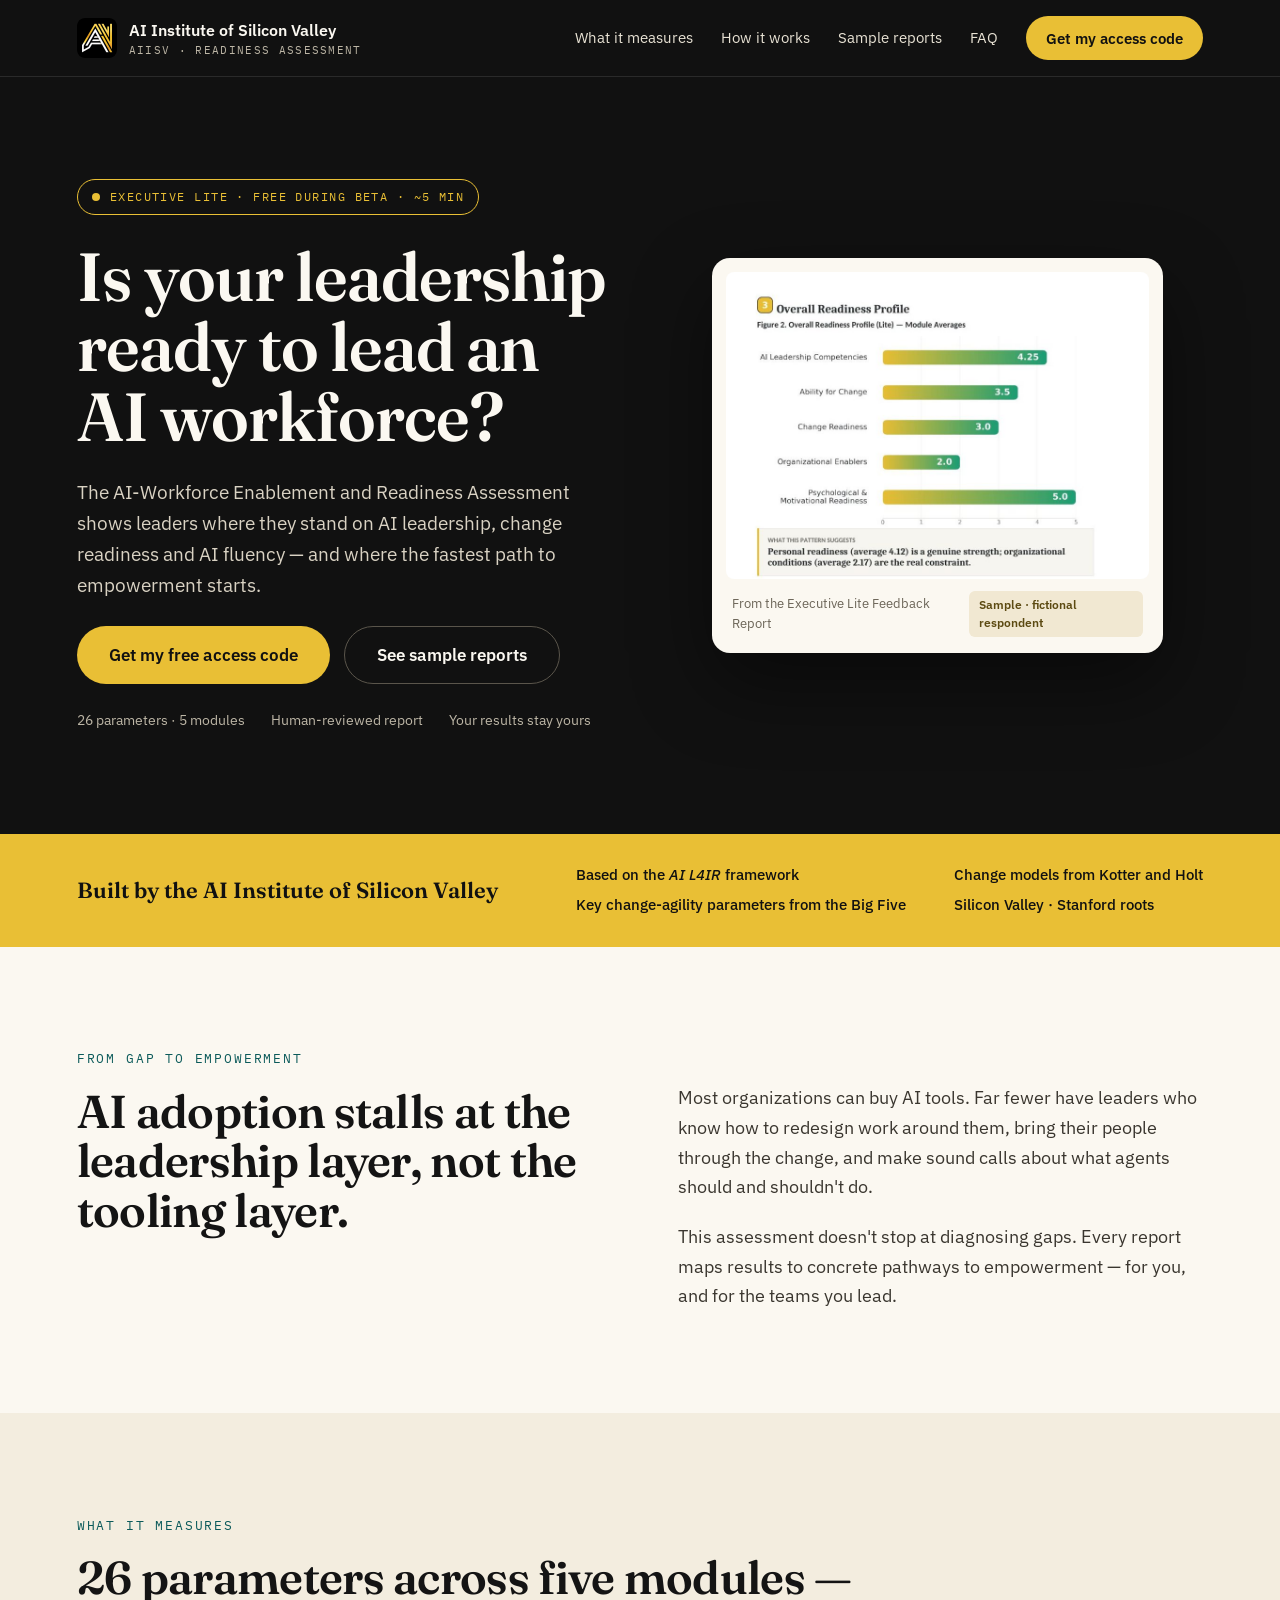
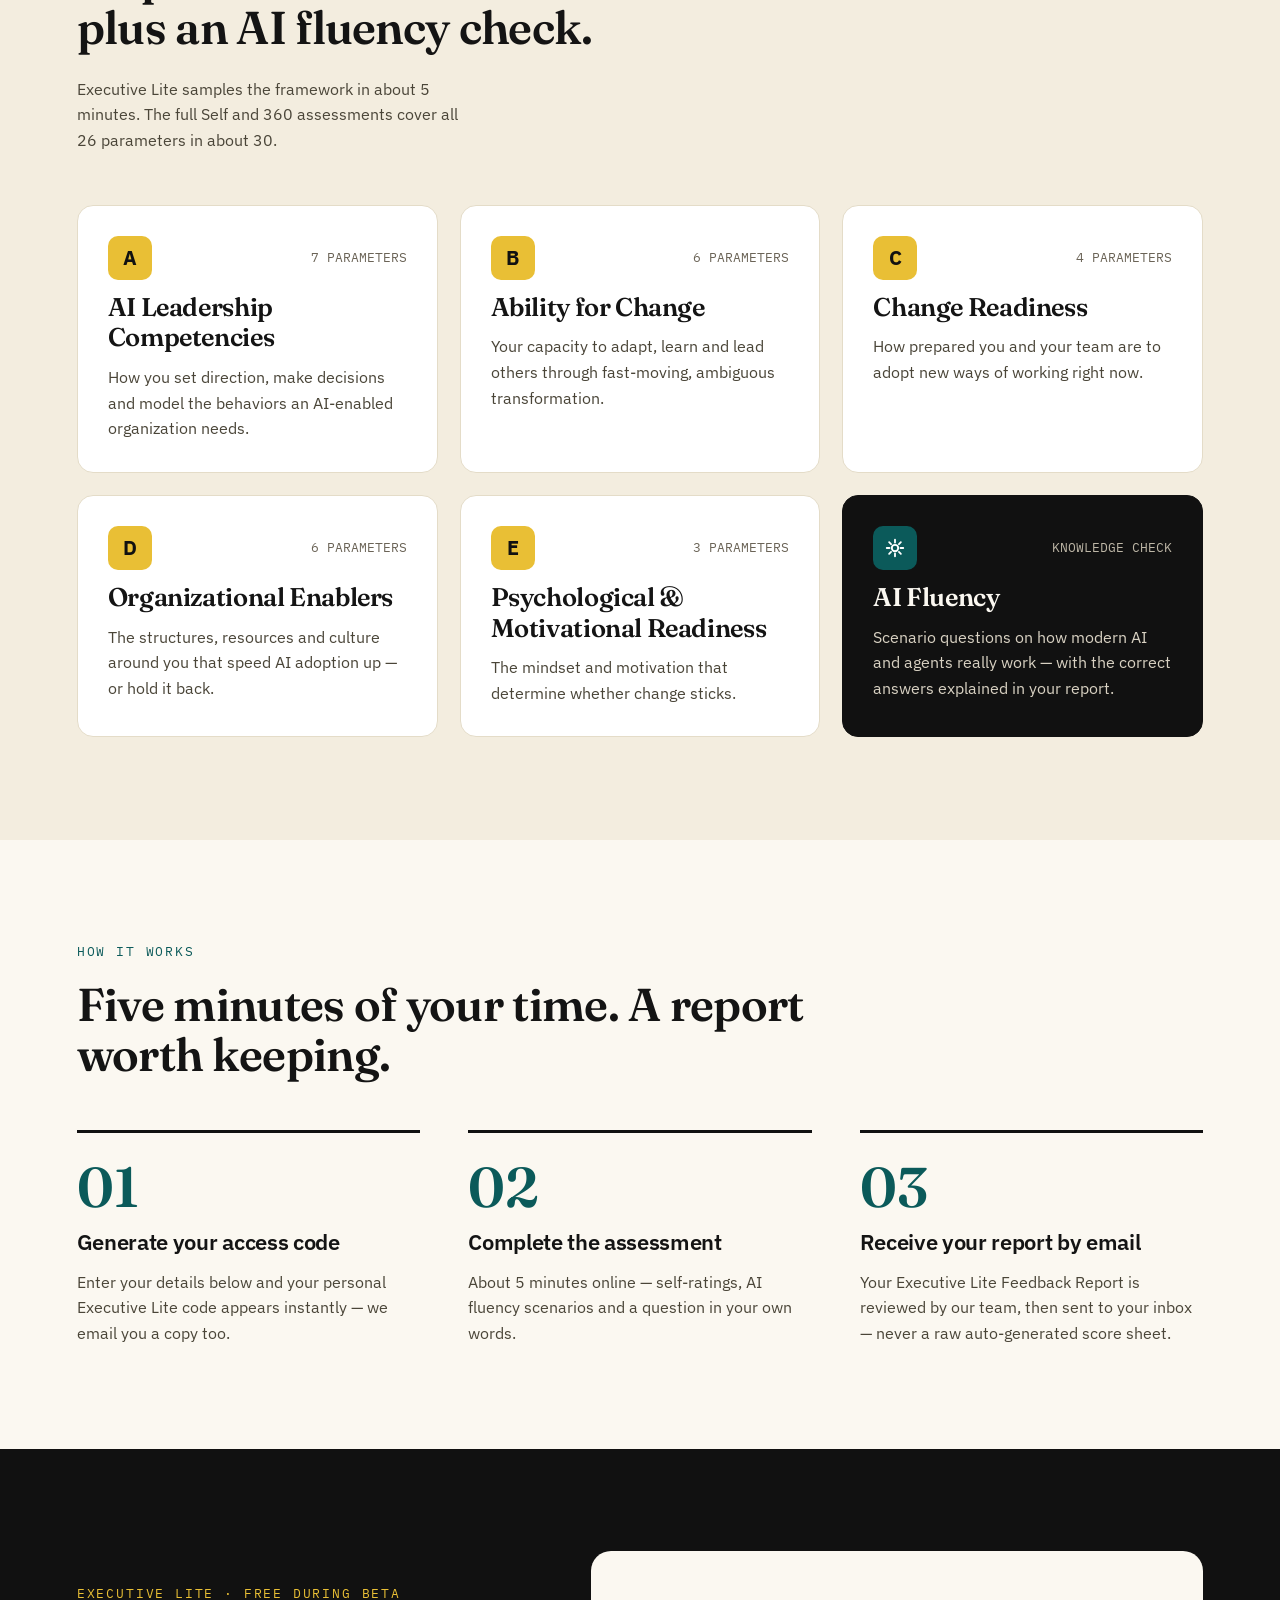
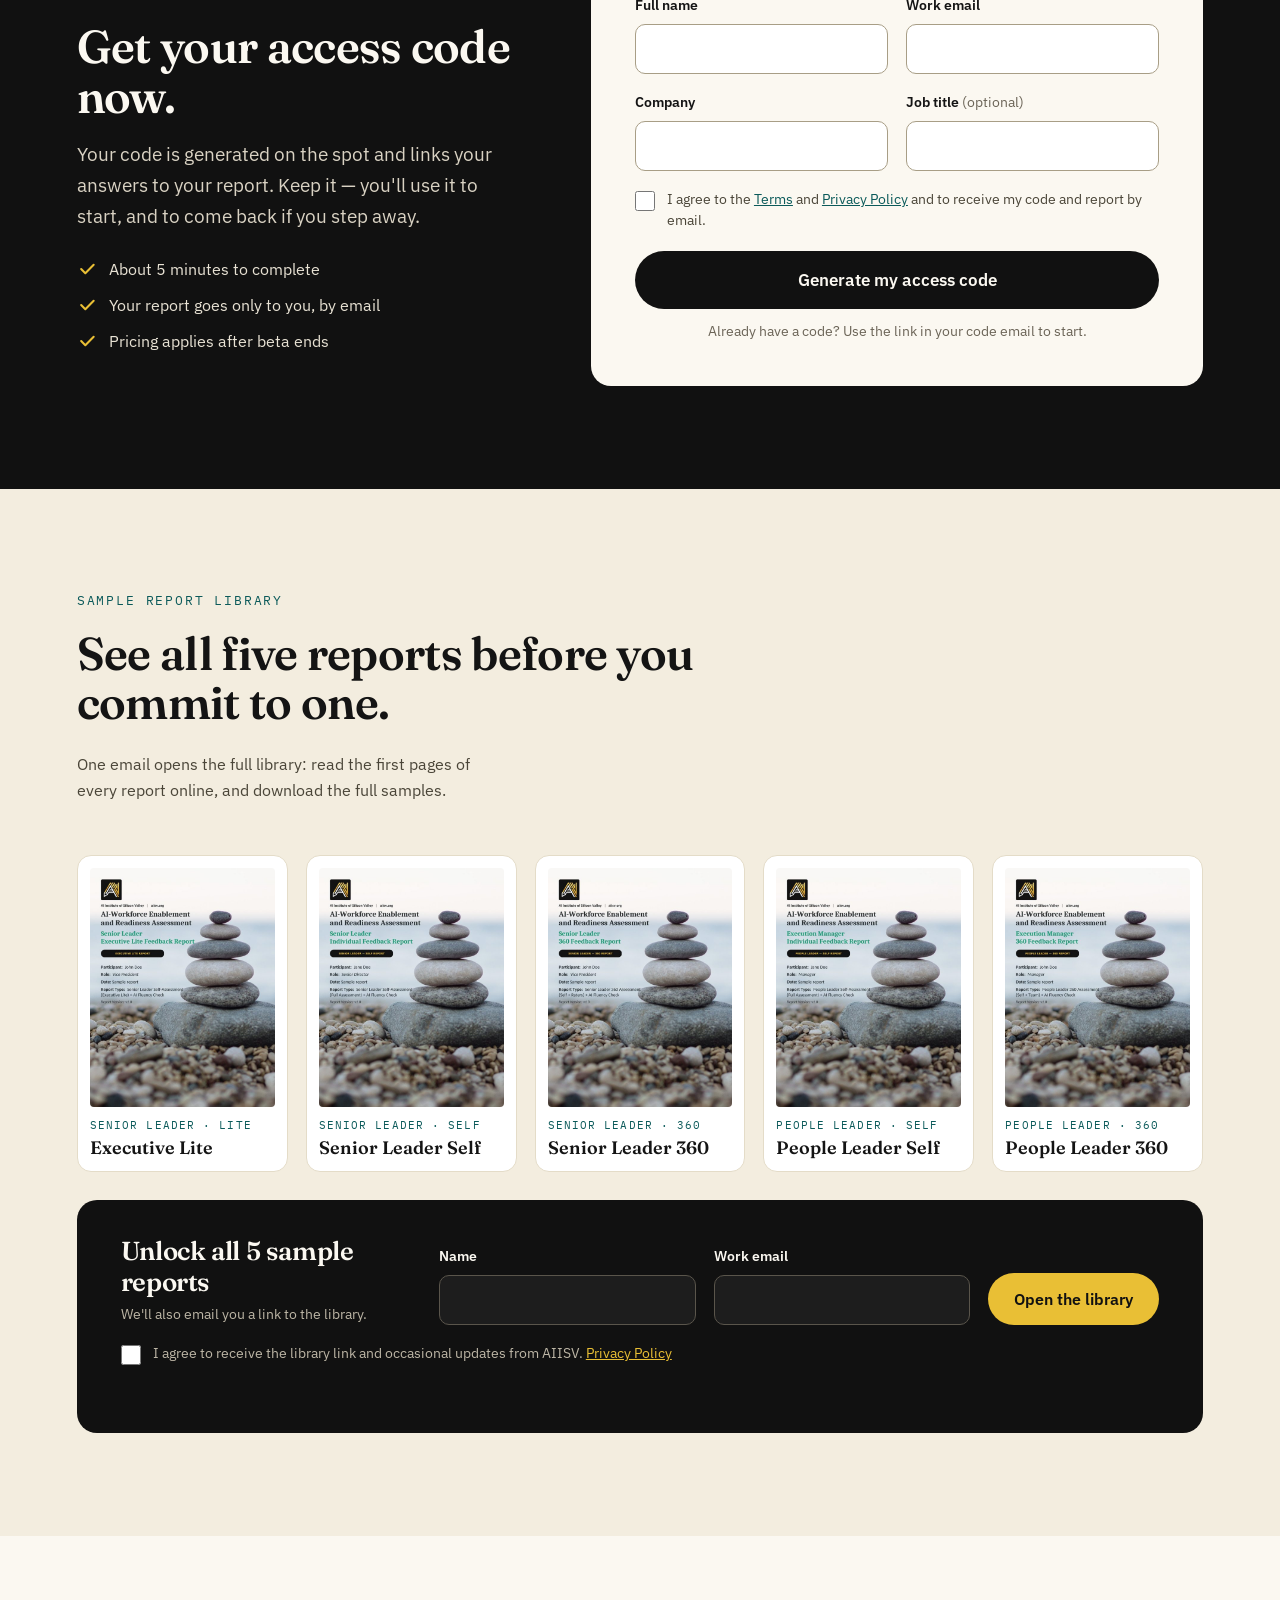
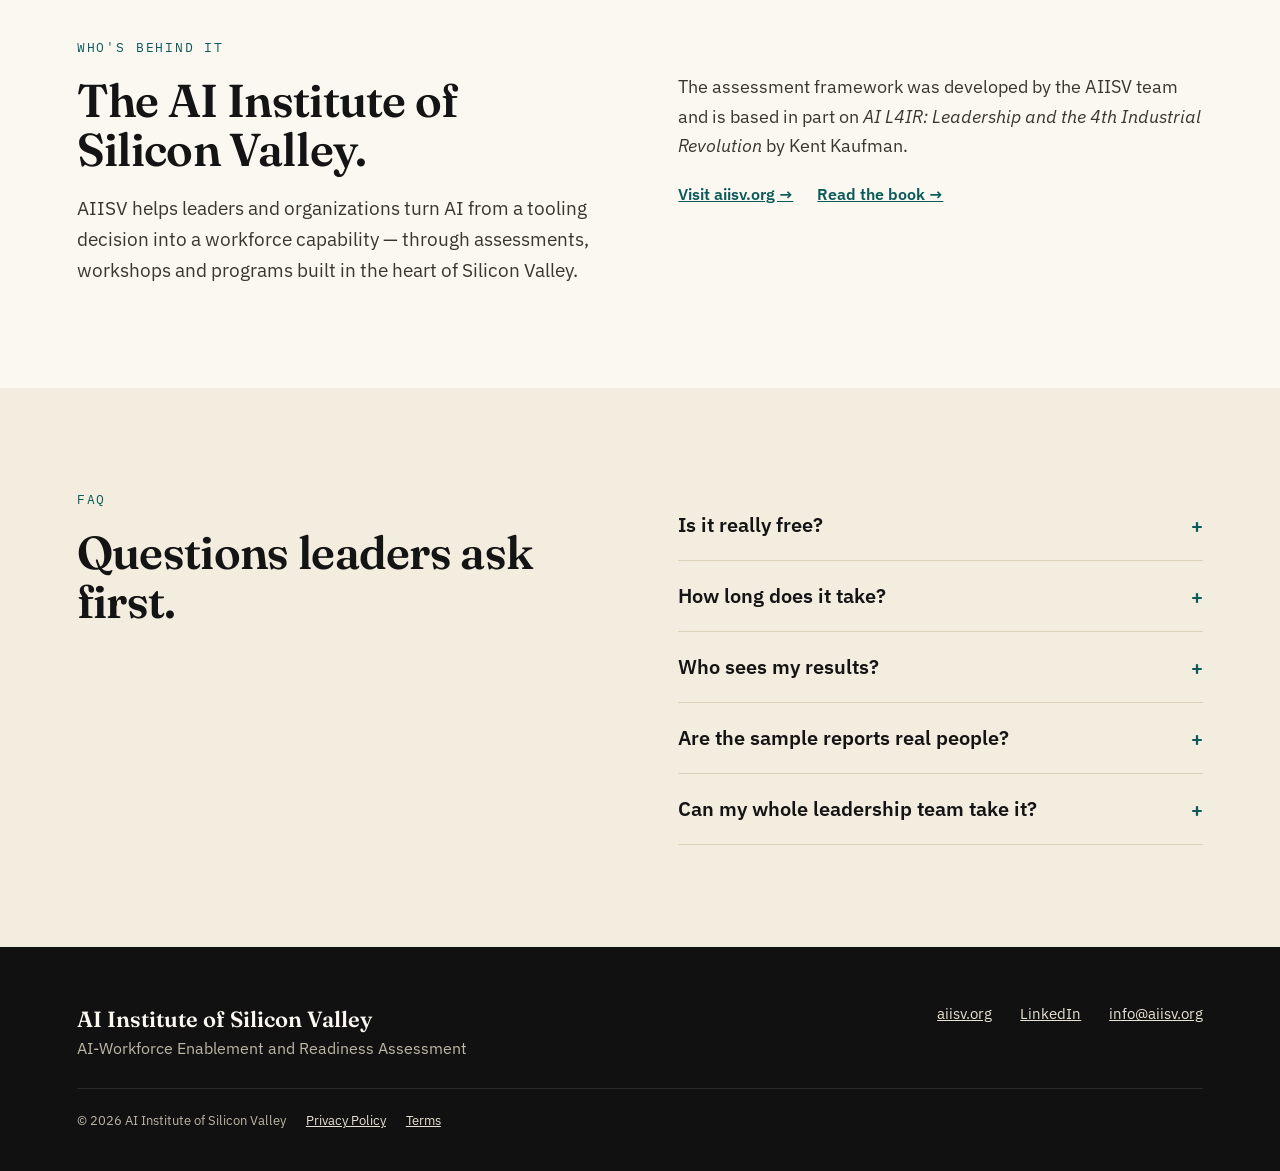
==== index.html @ a1be10a9 "Launch assessment.aiisv.org landing page v1.0 Landing page, Executive Lite code generator, sample re" ====
<!doctype html>
<html lang="en">
<head>
<meta charset="utf-8">
<meta name="viewport" content="width=device-width, initial-scale=1">
<title>AI-Workforce Readiness Assessment | AIISV</title>
<meta name="description" content="A free, 5-minute Executive Lite assessment of how ready you are to lead an AI-enabled workforce — with a human-reviewed feedback report from the AI Institute of Silicon Valley.">
<link rel="canonical" href="https://assessment.aiisv.org/">
<meta property="og:type" content="website">
<meta property="og:url" content="https://assessment.aiisv.org/">
<meta property="og:title" content="Is your leadership ready to lead an AI workforce?">
<meta property="og:description" content="Free 5-minute Executive Lite assessment from the AI Institute of Silicon Valley. Human-reviewed report, delivered by email.">
<meta property="og:image" content="https://assessment.aiisv.org/assets/img/og-image.jpg">
<meta name="twitter:card" content="summary_large_image">
<link rel="icon" href="/favicon.png" type="image/png">
<link rel="apple-touch-icon" href="/apple-touch-icon.png">
<meta name="theme-color" content="#111111">
<link rel="preconnect" href="https://fonts.googleapis.com">
<link rel="preconnect" href="https://fonts.gstatic.com" crossorigin>
<link href="https://fonts.googleapis.com/css2?family=Fraunces:opsz,wght@9..144,600;9..144,700&family=IBM+Plex+Sans:wght@400;500;600&family=IBM+Plex+Mono:wght@500;600&display=swap" rel="stylesheet">
<link rel="stylesheet" href="/assets/styles.css">
</head>
<body>

<header class="site-header">
  <div class="wrap">
    <a class="brand" href="/"><img src="/assets/img/aiisv-logo.png" alt="" width="40" height="40"><span><b>AI Institute of Silicon Valley</b><small>AIISV · READINESS ASSESSMENT</small></span></a>
    <nav class="nav" aria-label="Main">
      <a href="#measures">What it measures</a>
      <a href="#how">How it works</a>
      <a href="#samples">Sample reports</a>
      <a href="#faq">FAQ</a>
      <a class="btn btn-gold" href="#code">Get my access code</a>
    </nav>
  </div>
</header>

<main>
<!-- 1 · Value proposition -->
<section class="hero dark">
  <div class="wrap">
    <div class="hero-copy">
      <span class="pill">EXECUTIVE LITE · FREE DURING BETA · ~5 MIN</span>
      <h1>Is your leadership ready to lead an AI workforce?</h1>
      <p class="lead">The AI-Workforce Enablement and Readiness Assessment shows leaders where they stand on AI leadership, change readiness and AI fluency — and where the fastest path to empowerment starts.</p>
      <div class="cta-row">
        <a class="btn btn-gold btn-lg" href="#code">Get my free access code</a>
        <a class="btn btn-ghost btn-lg" href="#samples">See sample reports</a>
      </div>
      <div class="facts"><span>26 parameters · 5 modules</span><span>Human-reviewed report</span><span>Your results stay yours</span></div>
    </div>
    <figure class="hero-figure">
      <img src="/assets/img/executive-lite-profile.jpg" alt="Overall Readiness Profile page from a sample Executive Lite report, showing module scores as gold-to-teal bars" width="900" height="648">
      <figcaption><span>From the Executive Lite Feedback Report</span><span class="tag">Sample · fictional respondent</span></figcaption>
    </figure>
  </div>
</section>

<section class="strip" aria-label="About the framework">
  <div class="wrap">
    <strong>Built by the AI Institute of Silicon Valley</strong>
    <ul>
      <li>Based on the <em>AI L4IR</em> framework</li>
      <li>Change models from Kotter and Holt</li>
      <li>Key change-agility parameters from the Big Five</li>
      <li>Silicon Valley · Stanford roots</li>
    </ul>
  </div>
</section>

<section class="split">
  <div class="wrap">
    <div class="stack">
      <p class="eyebrow">From gap to empowerment</p>
      <h2>AI adoption stalls at the leadership layer, not the tooling layer.</h2>
    </div>
    <div class="body">
      <p>Most organizations can buy AI tools. Far fewer have leaders who know how to redesign work around them, bring their people through the change, and make sound calls about what agents should and shouldn't do.</p>
      <p>This assessment doesn't stop at diagnosing gaps. Every report maps results to concrete pathways to empowerment — for you, and for the teams you lead.</p>
    </div>
  </div>
</section>

<section id="measures" class="sand">
  <div class="wrap">
    <div class="head">
      <div class="stack"><p class="eyebrow">What it measures</p><h2>26 parameters across five modules — plus an AI fluency check.</h2></div>
      <p>Executive Lite samples the framework in about 5 minutes. The full Self and 360 assessments cover all 26 parameters in about 30.</p>
    </div>
    <div class="grid-3">
      <article class="card"><div class="card-top"><span class="badge">A</span><span class="count">7 PARAMETERS</span></div><h3>AI Leadership Competencies</h3><p>How you set direction, make decisions and model the behaviors an AI-enabled organization needs.</p></article>
      <article class="card"><div class="card-top"><span class="badge">B</span><span class="count">6 PARAMETERS</span></div><h3>Ability for Change</h3><p>Your capacity to adapt, learn and lead others through fast-moving, ambiguous transformation.</p></article>
      <article class="card"><div class="card-top"><span class="badge">C</span><span class="count">4 PARAMETERS</span></div><h3>Change Readiness</h3><p>How prepared you and your team are to adopt new ways of working right now.</p></article>
      <article class="card"><div class="card-top"><span class="badge">D</span><span class="count">6 PARAMETERS</span></div><h3>Organizational Enablers</h3><p>The structures, resources and culture around you that speed AI adoption up — or hold it back.</p></article>
      <article class="card"><div class="card-top"><span class="badge">E</span><span class="count">3 PARAMETERS</span></div><h3>Psychological &amp; Motivational Readiness</h3><p>The mindset and motivation that determine whether change sticks.</p></article>
      <article class="card inverse"><div class="card-top"><span class="badge"><svg width="22" height="22" viewBox="0 0 24 24" fill="none" stroke="currentColor" stroke-width="2" stroke-linecap="round" stroke-linejoin="round" aria-hidden="true"><path d="M12 3v3M12 18v3M3 12h3M18 12h3M5.6 5.6l2.1 2.1M16.3 16.3l2.1 2.1M5.6 18.4l2.1-2.1M16.3 7.7l2.1-2.1"/><circle cx="12" cy="12" r="3.5"/></svg></span><span class="count">KNOWLEDGE CHECK</span></div><h3>AI Fluency</h3><p>Scenario questions on how modern AI and agents really work — with the correct answers explained in your report.</p></article>
    </div>
  </div>
</section>

<section id="how">
  <div class="wrap">
    <div class="head"><div class="stack"><p class="eyebrow">How it works</p><h2>Five minutes of your time. A report worth keeping.</h2></div></div>
    <div class="steps">
      <div class="step"><span class="num">01</span><h3>Generate your access code</h3><p>Enter your details below and your personal Executive Lite code appears instantly — we email you a copy too.</p></div>
      <div class="step"><span class="num">02</span><h3>Complete the assessment</h3><p>About 5 minutes online — self-ratings, AI fluency scenarios and a question in your own words.</p></div>
      <div class="step"><span class="num">03</span><h3>Receive your report by email</h3><p>Your Executive Lite Feedback Report is reviewed by our team, then sent to your inbox — never a raw auto-generated score sheet.</p></div>
    </div>
  </div>
</section>

<!-- 2 · Self-generated Executive Lite code -->
<section id="code" class="form-section dark">
  <div class="wrap">
    <div class="stack">
      <p class="eyebrow">Executive Lite · free during beta</p>
      <h2>Get your access code now.</h2>
      <p class="lead">Your code is generated on the spot and links your answers to your report. Keep it — you'll use it to start, and to come back if you step away.</p>
      <ul class="checks">
        <li><svg width="20" height="20" viewBox="0 0 24 24" fill="none" stroke="#E9BF35" stroke-width="2.5" stroke-linecap="round" stroke-linejoin="round" aria-hidden="true"><path d="M5 12l5 5L20 7"/></svg>About 5 minutes to complete</li>
        <li><svg width="20" height="20" viewBox="0 0 24 24" fill="none" stroke="#E9BF35" stroke-width="2.5" stroke-linecap="round" stroke-linejoin="round" aria-hidden="true"><path d="M5 12l5 5L20 7"/></svg>Your report goes only to you, by email</li>
        <li><svg width="20" height="20" viewBox="0 0 24 24" fill="none" stroke="#E9BF35" stroke-width="2.5" stroke-linecap="round" stroke-linejoin="round" aria-hidden="true"><path d="M5 12l5 5L20 7"/></svg>Pricing applies after beta ends</li>
      </ul>
    </div>
    <div class="panel" aria-live="polite">
      <form id="code-form" novalidate>
        <div class="fields">
          <label class="field">Full name<input name="name" type="text" required autocomplete="name" maxlength="120"></label>
          <label class="field">Work email<input name="email" type="email" required autocomplete="email" maxlength="160"></label>
          <label class="field">Company<input name="company" type="text" required autocomplete="organization" maxlength="160"></label>
          <label class="field"><span>Job title <span class="opt">(optional)</span></span><input name="title" type="text" autocomplete="organization-title" maxlength="120"></label>
        </div>
        <label class="hp" aria-hidden="true">Website<input name="website" type="text" tabindex="-1" autocomplete="off"></label>
        <label class="consent"><input type="checkbox" name="consent" required><span>I agree to the <a href="/terms/">Terms</a> and <a href="/privacy/">Privacy Policy</a> and to receive my code and report by email.</span></label>
        <div class="ts" id="ts-code"></div>
        <div class="form-actions">
          <button class="btn btn-dark btn-lg" type="submit">Generate my access code</button>
          <p class="small">Already have a code? Use the link in your code email to start.</p>
        </div>
      </form>
      <div id="code-result" class="result" hidden>
        <p class="eyebrow" tabindex="-1">Your Executive Lite access code</p>
        <div class="code-box"><code id="code-value"></code><button type="button" id="code-copy">Copy code</button></div>
        <p id="code-note" style="font-size:16px;line-height:1.6;color:#3A362F"></p>
        <a id="code-start" class="btn btn-gold btn-lg" href="#">Start my assessment now →</a>
        <button type="button" id="code-reset" class="linkbtn">Not you? Start over</button>
      </div>
    </div>
  </div>
</section>

<!-- 3 · Sample reports for one email -->
<section id="samples" class="sand">
  <div class="wrap">
    <div class="head">
      <div class="stack"><p class="eyebrow">Sample report library</p><h2>See all five reports before you commit to one.</h2></div>
      <p>One email opens the full library: read the first pages of every report online, and download the full samples.</p>
    </div>
    <div class="teaser">
      <figure><img src="/assets/img/executive-lite-cover.jpg" alt="Executive Lite sample report cover" loading="lazy" width="620" height="802"><figcaption><span class="t">SENIOR LEADER · LITE</span><span class="n">Executive Lite</span></figcaption></figure>
      <figure><img src="/assets/img/senior-leader-self-cover.jpg" alt="Senior Leader Self sample report cover" loading="lazy" width="620" height="802"><figcaption><span class="t">SENIOR LEADER · SELF</span><span class="n">Senior Leader Self</span></figcaption></figure>
      <figure><img src="/assets/img/senior-leader-360-cover.jpg" alt="Senior Leader 360 sample report cover" loading="lazy" width="620" height="802"><figcaption><span class="t">SENIOR LEADER · 360</span><span class="n">Senior Leader 360</span></figcaption></figure>
      <figure><img src="/assets/img/people-leader-self-cover.jpg" alt="People Leader Self sample report cover" loading="lazy" width="620" height="802"><figcaption><span class="t">PEOPLE LEADER · SELF</span><span class="n">People Leader Self</span></figcaption></figure>
      <figure><img src="/assets/img/people-leader-360-cover.jpg" alt="People Leader 360 sample report cover" loading="lazy" width="620" height="802"><figcaption><span class="t">PEOPLE LEADER · 360</span><span class="n">People Leader 360</span></figcaption></figure>
    </div>
    <div class="gate">
      <form class="gate-form" data-next="/samples/" novalidate>
        <div><h3>Unlock all 5 sample reports</h3><p>We'll also email you a link to the library.</p></div>
        <label class="field">Name<input name="sname" type="text" required autocomplete="name" maxlength="120"></label>
        <label class="field">Work email<input name="semail" type="email" required autocomplete="email" maxlength="160"></label>
        <button class="btn btn-gold" type="submit">Open the library</button>
        <label class="hp" aria-hidden="true">Website<input name="website" type="text" tabindex="-1" autocomplete="off"></label>
        <label class="consent"><input type="checkbox" required><span>I agree to receive the library link and occasional updates from AIISV. <a href="/privacy/">Privacy Policy</a></span></label>
        <div class="ts" id="ts-gate"></div>
      </form>
    </div>
  </div>
</section>

<section class="split">
  <div class="wrap">
    <div class="stack">
      <p class="eyebrow">Who's behind it</p>
      <h2>The AI Institute of Silicon Valley.</h2>
      <p class="lead" style="color:#3A362F">AIISV helps leaders and organizations turn AI from a tooling decision into a workforce capability — through assessments, workshops and programs built in the heart of Silicon Valley.</p>
    </div>
    <div class="body">
      <p>The assessment framework was developed by the AIISV team and is based in part on <em>AI L4IR: Leadership and the 4th Industrial Revolution</em> by Kent Kaufman.</p>
      <p style="display:flex;flex-wrap:wrap;gap:12px 24px;font-weight:600;font-size:16px"><a href="https://aiisv.org">Visit aiisv.org →</a><a href="https://www.amazon.com/AI-L4ir-Leadership-Industrial-Revolution/dp/B0FP2XVX21">Read the book →</a></p>
    </div>
  </div>
</section>

<section id="faq" class="split sand">
    <div class="wrap">
      <div class="stack"><p class="eyebrow">FAQ</p><h2>Questions leaders ask first.</h2></div>
      <div class="faq-list">
        <details><summary>Is it really free?</summary><p>Yes — Executive Lite is free during the beta. After beta ends it will carry a fee.</p></details>
        <details><summary>How long does it take?</summary><p>Executive Lite takes about 5 minutes. The full Self and 360 assessments take about 30 minutes. Your report arrives by email once our team has reviewed it.</p></details>
        <details><summary>Who sees my results?</summary><p>By default, you're the only person in your company who sees your report. Access at AIISV is limited to a small group of designated reviewers.</p></details>
        <details><summary>Are the sample reports real people?</summary><p>No. Every sample uses a fictional respondent, so you see the full structure and depth without anyone's personal data.</p></details>
        <details><summary>Can my whole leadership team take it?</summary><p>Yes. The Senior Leader and People Leader Self and 360 reports are built for cohorts — <a href="mailto:info@aiisv.org">email us</a> to set one up.</p></details>
      </div>
    </div>
</section>
</main>

<footer class="site-footer">
  <div class="wrap">
    <div class="top">
      <div><strong>AI Institute of Silicon Valley</strong><span>AI-Workforce Enablement and Readiness Assessment</span></div>
      <nav aria-label="Footer"><a href="https://aiisv.org">aiisv.org</a><a href="https://www.linkedin.com/company/aiisv/">LinkedIn</a><a href="mailto:info@aiisv.org">info@aiisv.org</a></nav>
    </div>
    <div class="bottom"><span>© 2026 AI Institute of Silicon Valley</span><a href="/privacy/">Privacy Policy</a><a href="/terms/">Terms</a></div>
  </div>
</footer>

<script src="/assets/config.js"></script>
<script src="/assets/app.js" defer></script>
</body>
</html>
---- assets/styles.css ----
/* assessment.aiisv.org — styles v1.0 */
:root{
  --ink:#141414; --black:#111111; --ivory:#FBF8F1; --sand:#F3EDDF; --cream:#F1E8D2; --line:#E4DCC8;
  --gold:#E9BF35; --teal:#0B5A5A; --teal-2:#1C8C86; --teal-dark:#063F3F;
  --muted:#4A4538; --muted-2:#6B6457; --on-dark:#D9D2C3; --on-dark-2:#BDB6A6;
  --serif:'Fraunces',Georgia,serif; --sans:'IBM Plex Sans',system-ui,-apple-system,sans-serif; --mono:'IBM Plex Mono',ui-monospace,monospace;
  --gutter:clamp(16px,6vw,96px);
}
*{box-sizing:border-box}
html{scroll-behavior:smooth}
body{margin:0;font-family:var(--sans);color:var(--ink);background:var(--ivory);line-height:1.5;-webkit-font-smoothing:antialiased}
img{max-width:100%;height:auto;display:block}
a{color:var(--teal)} a:hover{color:var(--teal-dark)}
:focus-visible{outline:3px solid var(--gold);outline-offset:2px}
.wrap{padding-inline:var(--gutter);max-width:1440px;margin-inline:auto}
.eyebrow{font-family:var(--mono);font-size:13px;letter-spacing:.14em;text-transform:uppercase;color:var(--teal);margin:0}
.dark .eyebrow{color:var(--gold)}
h1,h2,h3{font-family:var(--serif);font-weight:600;letter-spacing:-.015em;margin:0}
h1{font-size:clamp(40px,5.4vw,68px);line-height:1.03}
h2{font-size:clamp(32px,3.6vw,48px);line-height:1.08}
h3{font-size:clamp(22px,2vw,26px);line-height:1.2}
p{margin:0}
.lead{font-size:clamp(17px,1.5vw,20px);line-height:1.6}
.dark{background:var(--black);color:var(--ivory)}
.dark .lead,.dark p{color:var(--on-dark)}
.sand{background:var(--sand)}
.teal{background:var(--teal);color:var(--ivory)}
section{padding-block:clamp(64px,8vw,112px)}

/* buttons */
.btn{display:inline-flex;align-items:center;justify-content:center;gap:10px;min-height:52px;padding:0 26px;border-radius:999px;font:600 16px/1 var(--sans);text-decoration:none;border:0;cursor:pointer;transition:transform .08s ease,filter .15s}
.btn:hover{filter:brightness(.95)} .btn:active{transform:translateY(1px)}
.btn-gold{background:var(--gold);color:var(--black)} .btn-gold:hover{color:var(--black)}
.btn-dark{background:var(--black);color:var(--ivory)} .btn-dark:hover{color:var(--ivory)}
.btn-ghost{background:transparent;color:var(--ivory);border:1px solid #5A554B}
.btn-ghost:hover{color:var(--ivory);border-color:#8A8170}
.btn[disabled]{opacity:.6;cursor:progress}
.btn-lg{min-height:58px;font-size:17px;padding:0 32px}

/* header */
.site-header{background:var(--black);color:var(--ivory);border-bottom:1px solid #2A2A2A;position:sticky;top:0;z-index:20}
.site-header .wrap{display:flex;align-items:center;justify-content:space-between;gap:24px;min-height:76px}
.brand{display:flex;align-items:center;gap:12px;color:var(--ivory);text-decoration:none}
.brand img{width:40px;height:40px;border-radius:8px}
.brand b{display:block;font-size:16px;font-weight:600;color:var(--ivory)}
.brand small{display:block;font-family:var(--mono);font-size:11px;letter-spacing:.12em;color:var(--on-dark-2)}
.nav{display:flex;align-items:center;gap:28px;font-size:15px}
.nav a:not(.btn){color:#E8E2D4;text-decoration:none} .nav a:not(.btn):hover{color:#fff}
.nav .btn{min-height:44px;padding:0 20px;font-size:15px}
@media (max-width:900px){.nav a:not(.btn){display:none}.brand small{display:none}}
@media (max-width:420px){.brand b{font-size:14px}.nav .btn{padding:0 14px;font-size:14px}}

/* hero */
.hero .wrap{display:grid;grid-template-columns:repeat(2,minmax(0,1fr));gap:clamp(40px,5vw,72px);align-items:center}
.hero-copy{display:flex;flex-direction:column;gap:26px}
.pill{display:inline-flex;align-self:flex-start;align-items:center;gap:10px;padding:8px 14px;border:1px solid var(--gold);border-radius:999px;font-family:var(--mono);font-size:12px;letter-spacing:.12em;color:var(--gold)}
.pill::before{content:"";width:8px;height:8px;border-radius:50%;background:var(--gold)}
.cta-row{display:flex;flex-wrap:wrap;gap:14px}
.facts{display:flex;flex-wrap:wrap;gap:8px 26px;font-size:14px;color:var(--on-dark-2)}
.hero-figure{background:var(--ivory);border-radius:18px;padding:14px;box-shadow:0 30px 80px rgba(0,0,0,.45)}
.hero-figure img{border-radius:8px;width:100%}
.hero-figure figcaption{display:flex;justify-content:space-between;align-items:center;gap:12px;padding:12px 6px 2px;font-size:13px;color:var(--muted-2)}
.tag{display:inline-block;padding:5px 10px;border-radius:6px;background:var(--cream);color:#5C4A12;font-size:12px;font-weight:600}
@media (max-width:900px){.hero .wrap{grid-template-columns:1fr}}

/* strip */
.strip{background:var(--gold);color:var(--black);padding-block:30px}
.strip .wrap{display:flex;align-items:center;justify-content:space-between;gap:24px 48px;flex-wrap:wrap}
.strip strong{font-family:var(--serif);font-size:22px;font-weight:600}
.strip ul{list-style:none;margin:0;padding:0;display:grid;grid-template-columns:repeat(2,auto);gap:8px 48px;font-size:15px;font-weight:500}
@media (max-width:700px){.strip ul{grid-template-columns:1fr}}

/* two-col text */
.split .wrap{display:grid;grid-template-columns:repeat(2,minmax(0,1fr));gap:clamp(32px,6vw,96px)}
.split .body{display:flex;flex-direction:column;gap:20px;font-size:18px;line-height:1.65;color:#3A362F;padding-top:34px}
.stack{display:flex;flex-direction:column;gap:18px}
@media (max-width:900px){.split .wrap{grid-template-columns:1fr}.split .body{padding-top:0}}

/* section head */
.head{display:flex;justify-content:space-between;align-items:flex-end;gap:24px 48px;flex-wrap:wrap;margin-bottom:clamp(36px,4vw,52px)}
.head .stack{max-width:780px}
.head > p{max-width:400px;font-size:16px;line-height:1.6;color:var(--muted)}

/* modules */
.grid-3{display:grid;grid-template-columns:repeat(3,minmax(0,1fr));gap:22px}
@media (max-width:1000px){.grid-3{grid-template-columns:repeat(2,minmax(0,1fr))}}
@media (max-width:640px){.grid-3{grid-template-columns:1fr}}
.card{background:#fff;border:1px solid var(--line);border-radius:16px;padding:30px;display:flex;flex-direction:column;gap:12px}
.card p{font-size:16px;line-height:1.6;color:var(--muted)}
.card-top{display:flex;justify-content:space-between;align-items:center}
.badge{width:44px;height:44px;border-radius:10px;background:var(--gold);display:flex;align-items:center;justify-content:center;font-weight:700;font-size:20px;color:var(--black)}
.count{font-family:var(--mono);font-size:13px;color:var(--muted-2)}
.card.inverse{background:var(--black);border-color:var(--black);color:var(--ivory)}
.card.inverse p{color:var(--on-dark)} .card.inverse .count{color:var(--on-dark-2)}
.card.inverse .badge{background:var(--teal);color:#fff}

/* steps */
.steps{display:grid;grid-template-columns:repeat(3,minmax(0,1fr));gap:clamp(28px,4vw,48px)}
.step{border-top:3px solid var(--black);padding-top:26px;display:flex;flex-direction:column;gap:14px}
.step .num{font-family:var(--serif);font-size:56px;font-weight:600;color:var(--teal);line-height:1}
.step h3{font-family:var(--sans);font-size:22px}
.step p{font-size:16px;line-height:1.6;color:var(--muted)}
@media (max-width:800px){.steps{grid-template-columns:1fr}}

/* forms */
.form-section .wrap{display:grid;grid-template-columns:minmax(0,5fr) minmax(0,7fr);gap:clamp(40px,6vw,80px);align-items:center}
@media (max-width:980px){.form-section .wrap{grid-template-columns:1fr}}
.checks{list-style:none;margin:8px 0 0;padding:0;display:flex;flex-direction:column;gap:12px;font-size:16px;color:#E8E2D4}
.checks li{display:flex;gap:12px;align-items:center}
.checks svg{flex-shrink:0}
.panel{background:var(--ivory);color:var(--ink);border-radius:20px;padding:clamp(24px,4vw,44px)}
.fields{display:grid;grid-template-columns:repeat(2,minmax(0,1fr));gap:18px}
@media (max-width:560px){.fields{grid-template-columns:1fr}}
.field{display:flex;flex-direction:column;gap:8px;font-size:14px;font-weight:600}
.field span.opt{font-weight:400;color:var(--muted-2)}
.field input{height:50px;padding:0 14px;border:1px solid #A89E86;border-radius:10px;font:16px var(--sans);background:#fff;color:var(--ink)}
.field input:focus{outline:3px solid var(--gold);outline-offset:1px;border-color:var(--teal)}
.consent{display:flex;gap:12px;align-items:flex-start;font-size:14px;line-height:1.5;color:var(--muted);margin-top:18px}
.consent input{width:20px;height:20px;margin:2px 0 0;flex-shrink:0;accent-color:var(--teal)}
.form-actions{display:flex;flex-direction:column;gap:12px;margin-top:20px}
.form-actions .btn{width:100%}
.small{font-size:14px;color:var(--muted-2);text-align:center}
.hp{position:absolute;left:-9999px;width:1px;height:1px;overflow:hidden}
.error{margin-top:14px;padding:12px 14px;border-radius:10px;background:#FBE9E3;color:#7A2A12;font-size:15px}
.ts{margin-top:14px;min-height:0}
.result{display:flex;flex-direction:column;gap:20px}
.code-box{display:flex;align-items:center;justify-content:space-between;gap:16px;flex-wrap:wrap;padding:20px 24px;border-radius:14px;background:var(--black);color:var(--gold)}
.code-box code{font-family:var(--mono);font-size:clamp(26px,4vw,40px);font-weight:600;letter-spacing:.08em}
.code-box button{min-height:44px;padding:0 16px;border-radius:999px;border:1px solid #5A554B;background:transparent;color:var(--ivory);font:14px var(--sans);cursor:pointer}
.linkbtn{background:none;border:0;color:var(--teal);text-decoration:underline;font:14px var(--sans);cursor:pointer;min-height:44px;align-self:center}
[hidden]{display:none!important}

/* samples teaser */
.teaser{display:grid;grid-template-columns:repeat(5,minmax(0,1fr));gap:18px}
@media (max-width:1100px){.teaser{grid-template-columns:repeat(3,minmax(0,1fr))}}
@media (max-width:700px){.teaser{grid-template-columns:repeat(2,minmax(0,1fr))}}
.teaser figure{margin:0;background:#fff;border:1px solid var(--line);border-radius:14px;padding:12px;display:flex;flex-direction:column;gap:10px}
.teaser img{border-radius:4px;aspect-ratio:8.5/11;object-fit:cover;width:100%}
.teaser figcaption{display:flex;flex-direction:column;gap:4px}
.teaser .t{font-family:var(--mono);font-size:11px;letter-spacing:.1em;color:var(--teal)}
.teaser .n{font-family:var(--serif);font-weight:600;font-size:18px;line-height:1.2}
.gate{margin-top:28px;background:var(--black);color:var(--ivory);border-radius:20px;padding:clamp(24px,3vw,36px) clamp(20px,3.5vw,44px)}
.gate form{display:grid;grid-template-columns:minmax(220px,300px) minmax(0,1fr) minmax(0,1fr) auto;gap:18px;align-items:end}
.gate .field{color:var(--ivory)}
.gate .field input{background:#1D1D1D;border-color:#5A554B;color:var(--ivory)}
.gate h3{font-size:26px}
.gate p{color:var(--on-dark-2);font-size:14px;margin-top:6px}
.gate .consent{grid-column:1/-1;margin-top:0;color:var(--on-dark-2)}
.gate .consent a{color:var(--gold)}
@media (max-width:1000px){.gate form{grid-template-columns:1fr 1fr}.gate form > div:first-child{grid-column:1/-1}.gate .btn{grid-column:1/-1}}
@media (max-width:560px){.gate form{grid-template-columns:1fr}}

/* FAQ */
.faq-list{display:flex;flex-direction:column}
.faq-list details{border-bottom:1px solid #DCD2BA;padding:20px 0}
.faq-list summary{font-size:20px;font-weight:600;cursor:pointer;list-style:none;display:flex;justify-content:space-between;gap:16px}
.faq-list summary::-webkit-details-marker{display:none}
.faq-list summary::after{content:"+";font-family:var(--mono);color:var(--teal)}
.faq-list details[open] summary::after{content:"–"}
.faq-list p{margin-top:10px;font-size:16px;line-height:1.6;color:var(--muted)}

/* library */
.lib-intro .wrap{display:grid;grid-template-columns:minmax(0,1fr) 280px;gap:48px;align-items:end}
@media (max-width:900px){.lib-intro .wrap{grid-template-columns:1fr}}
.jump{display:flex;flex-direction:column;font-size:15px;font-weight:500}
.jump a{display:flex;justify-content:space-between;padding:10px 0;border-bottom:1px solid #E0D7C2;color:var(--ink);text-decoration:none}
.report{border-top:1px solid #E0D7C2;padding-block:clamp(48px,6vw,64px)}
.report:nth-of-type(even){background:var(--sand)}
.report .wrap{display:grid;grid-template-columns:minmax(0,5fr) minmax(0,7fr);gap:clamp(32px,5vw,64px);align-items:center}
@media (max-width:980px){.report .wrap{grid-template-columns:1fr}}
.chips{display:flex;flex-wrap:wrap;gap:10px}
.chips span{padding:5px 12px;border-radius:999px;background:var(--cream);color:#5C4A12;font-size:13px;font-weight:600}
.pages{display:flex;gap:22px;align-items:flex-start}
.pages img{border-radius:4px;box-shadow:0 18px 40px rgba(20,20,20,.16)}
.pages .cover{width:44%;aspect-ratio:8.5/11;object-fit:cover}
.pages .inner{width:56%;background:#fff;border:1px solid var(--line)}
@media (max-width:560px){.pages{flex-direction:column}.pages .cover,.pages .inner{width:100%}}
.soon{display:inline-flex;align-self:flex-start;align-items:center;min-height:52px;padding:0 24px;border-radius:999px;border:1px dashed #8A8170;color:var(--muted);font-weight:600}
.locked{padding-block:clamp(48px,6vw,80px)}

/* legal */
.legal .wrap{max-width:860px}
.legal h1{font-size:clamp(34px,4vw,48px);margin-bottom:12px}
.legal h2{font-size:24px;margin:34px 0 10px}
.legal p,.legal li{font-size:17px;line-height:1.7;color:#3A362F}
.legal .note{padding:14px 16px;border-radius:10px;background:var(--cream);color:#5C4A12;font-size:15px;margin:18px 0}

/* footer */
.site-footer{background:var(--black);color:var(--on-dark-2);padding-block:56px 40px}
.site-footer .top{display:flex;justify-content:space-between;align-items:flex-start;gap:24px 48px;flex-wrap:wrap}
.site-footer strong{font-family:var(--serif);font-size:22px;font-weight:600;color:var(--ivory);display:block}
.site-footer nav{display:flex;flex-wrap:wrap;gap:12px 28px;font-size:15px}
.site-footer a{color:#E8E2D4}
.site-footer .bottom{border-top:1px solid #2A2A2A;margin-top:28px;padding-top:22px;font-size:13px;display:flex;flex-wrap:wrap;gap:8px 20px}

/* v1.0 fixes after visual check */
[id]{scroll-margin-top:88px}
.panel p{color:#3A362F}
.panel .small{color:var(--muted-2)}
.panel .eyebrow{color:var(--teal)}
@media (max-width:1000px){.gate .consent{order:4}.gate .btn{order:5}.gate .ts{order:6}}
@media (max-width:480px){.brand span{display:none}.nav .btn{white-space:nowrap}}
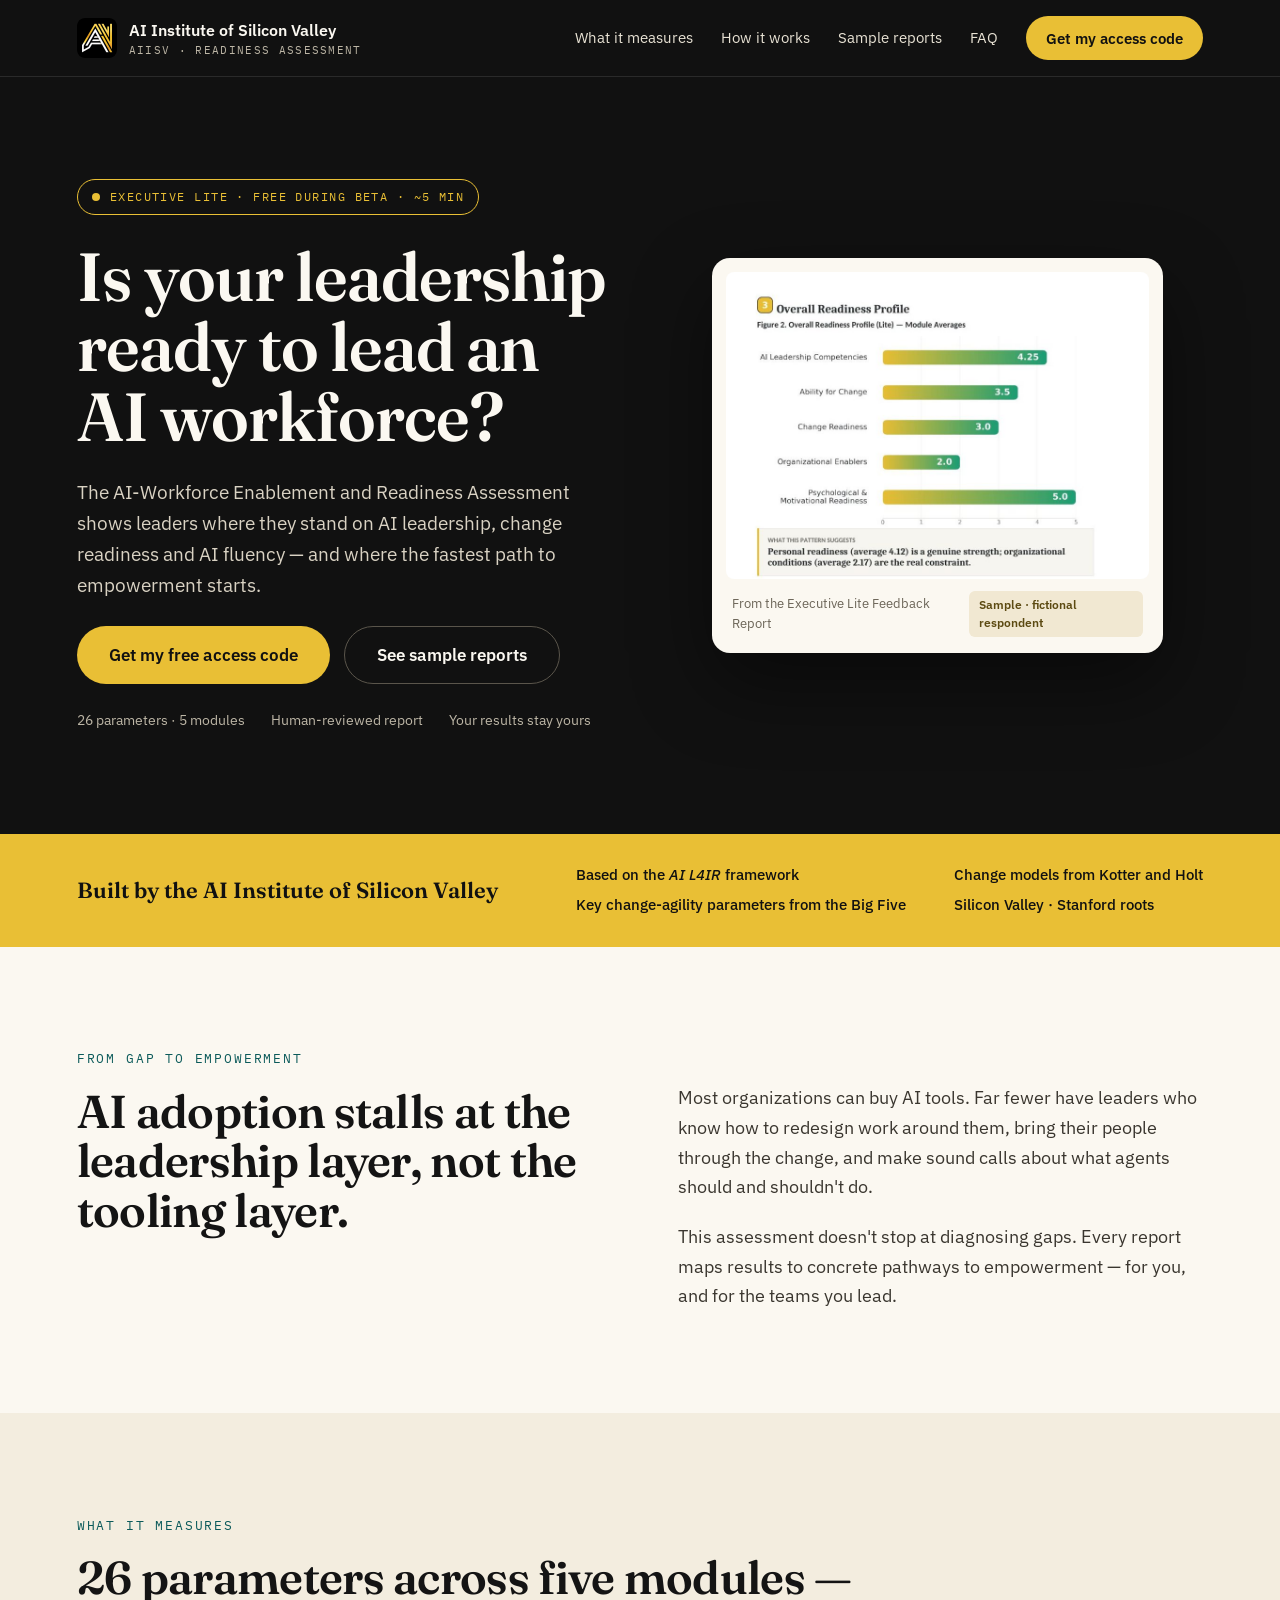
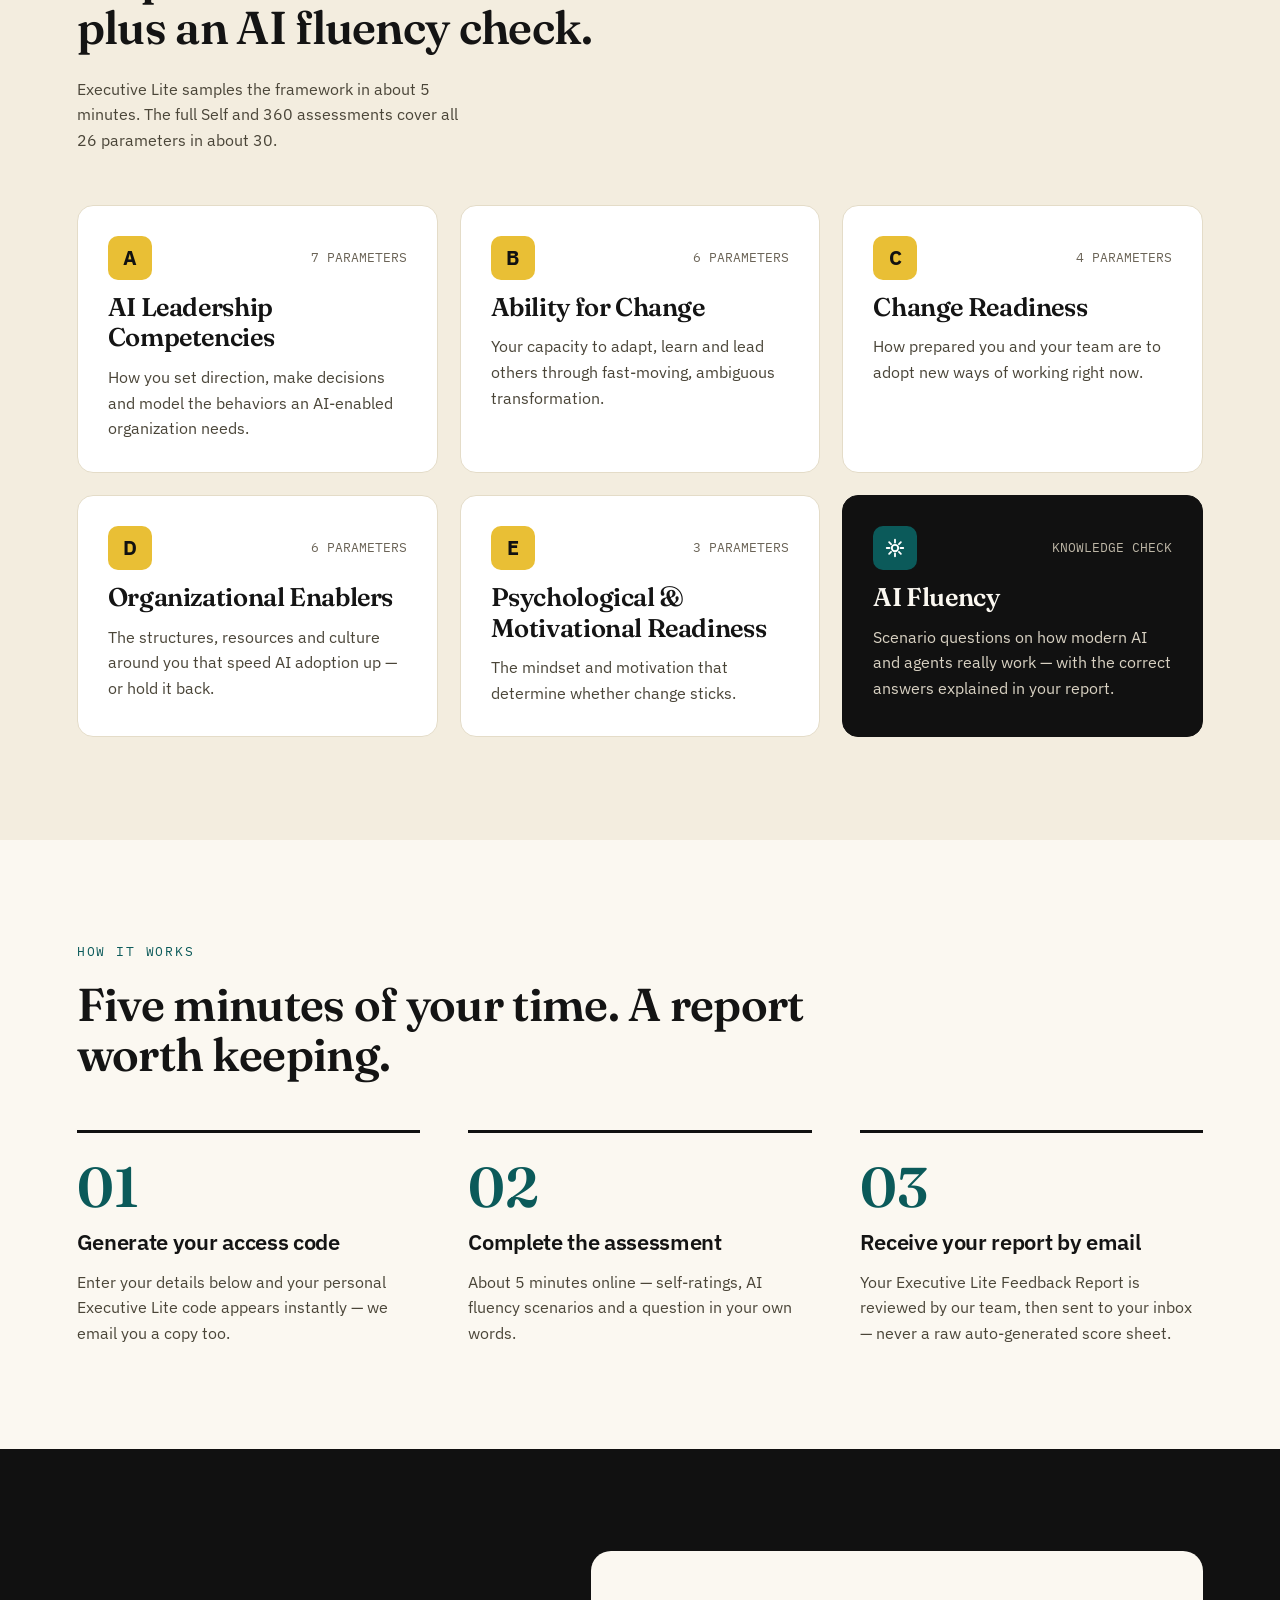
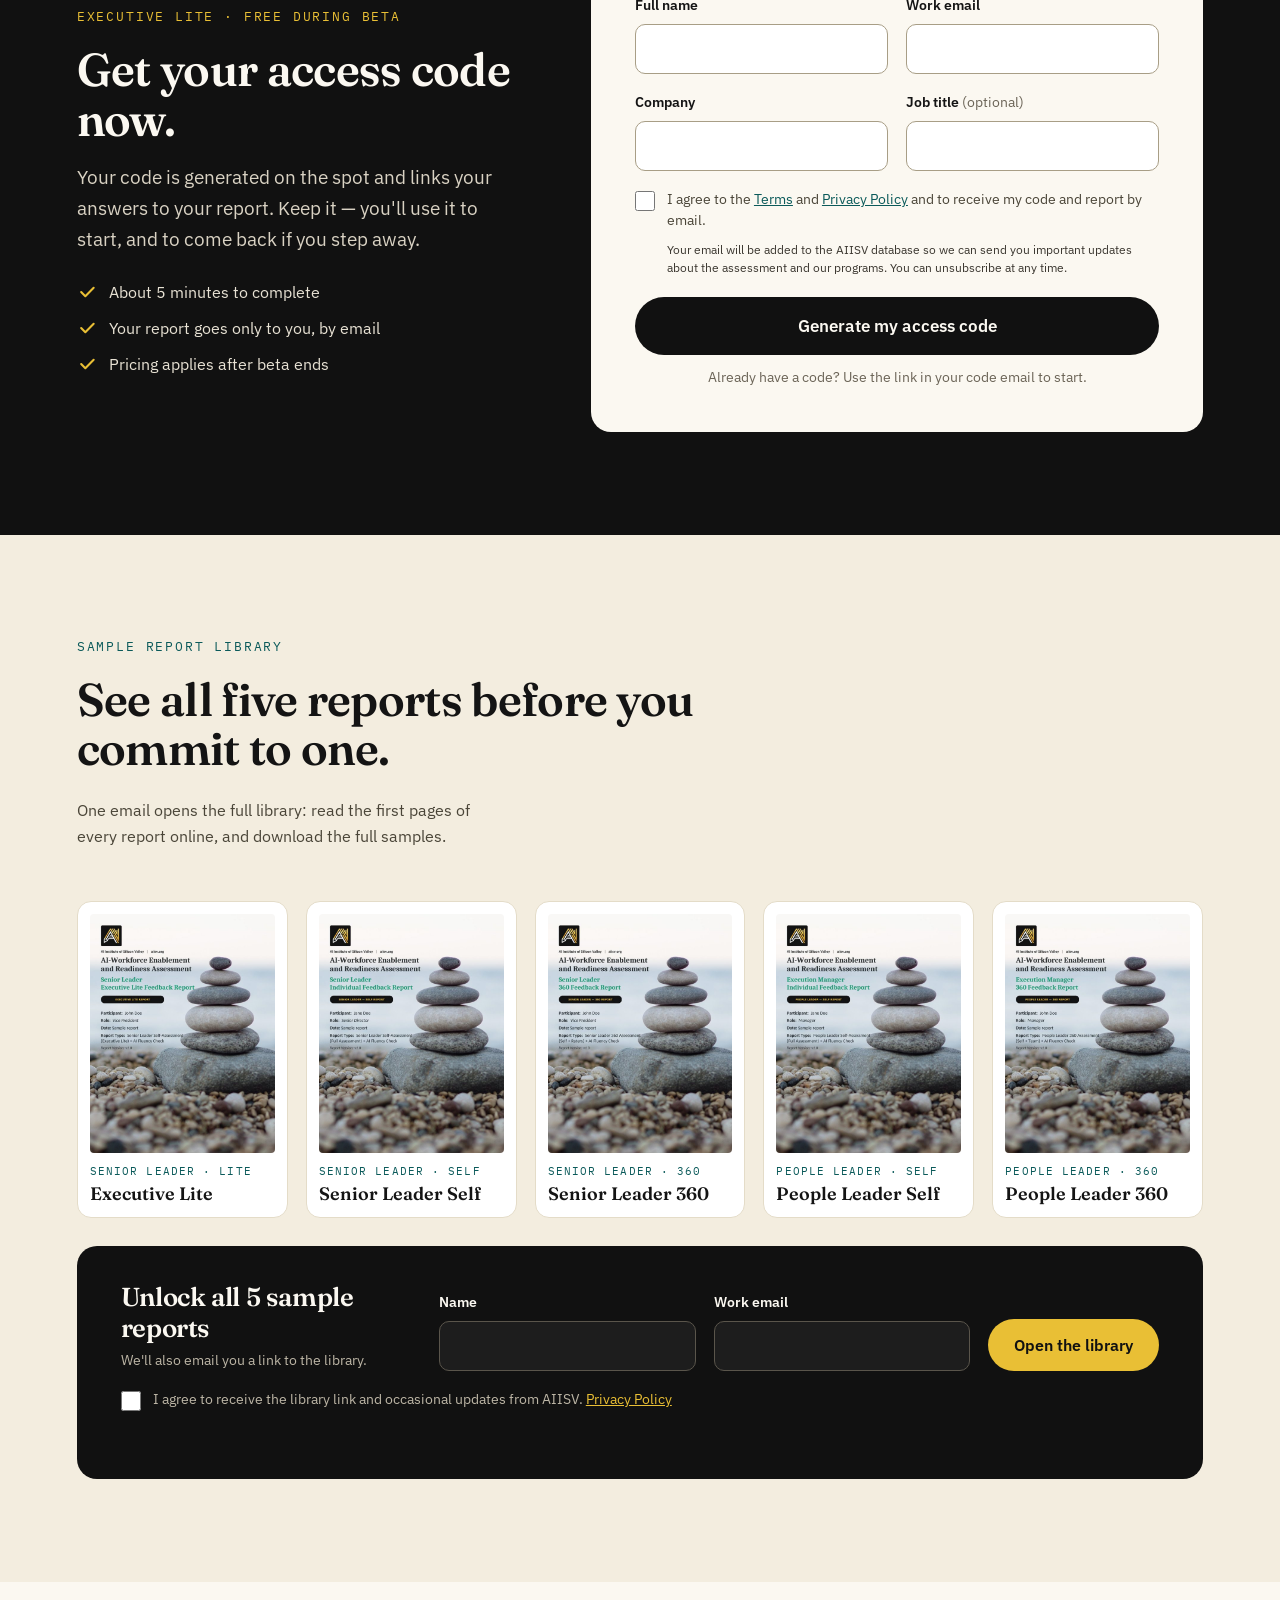
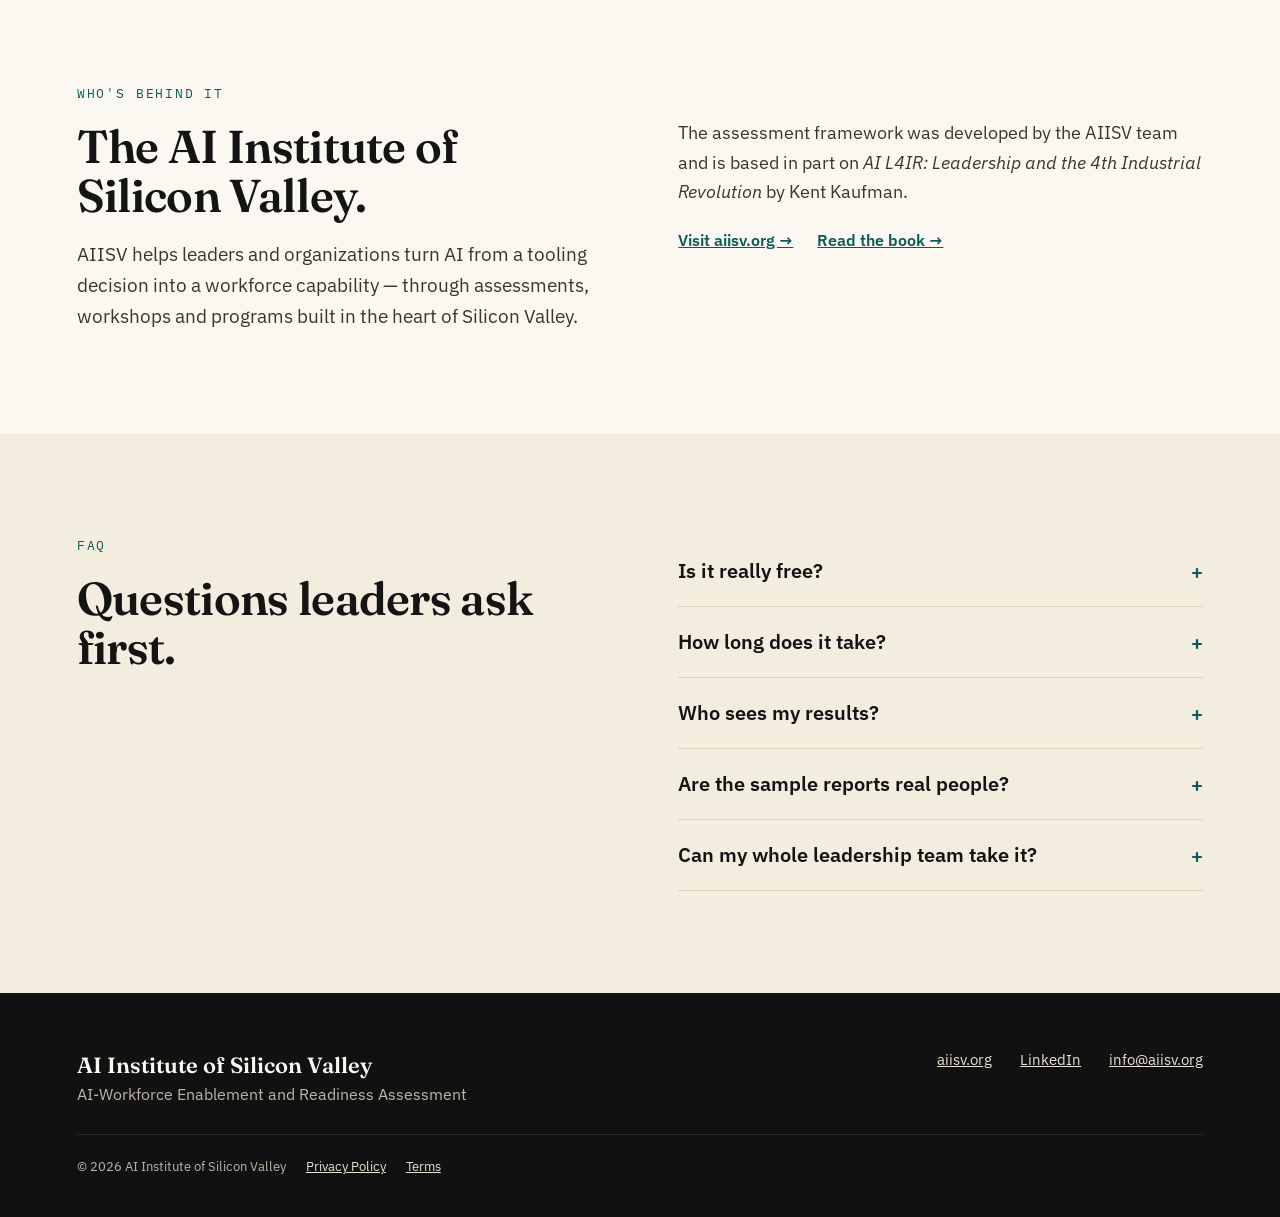
==== commit e560aa53: "Code form: add fine-print notice that emails join the AIISV database for updates Co-Authored-By: Cla" ====
--- a/index.html
+++ b/index.html
@@ -132,6 +132,7 @@
         </div>
         <label class="hp" aria-hidden="true">Website<input name="website" type="text" tabindex="-1" autocomplete="off"></label>
         <label class="consent"><input type="checkbox" name="consent" required><span>I agree to the <a href="/terms/">Terms</a> and <a href="/privacy/">Privacy Policy</a> and to receive my code and report by email.</span></label>
+        <p class="finep">Your email will be added to the AIISV database so we can send you important updates about the assessment and our programs. You can unsubscribe at any time.</p>
         <div class="ts" id="ts-code"></div>
         <div class="form-actions">
           <button class="btn btn-dark btn-lg" type="submit">Generate my access code</button>
--- a/assets/styles.css
+++ b/assets/styles.css
@@ -200,3 +200,5 @@
 .panel .eyebrow{color:var(--teal)}
 @media (max-width:1000px){.gate .consent{order:4}.gate .btn{order:5}.gate .ts{order:6}}
 @media (max-width:480px){.brand span{display:none}.nav .btn{white-space:nowrap}}
+
+.finep{margin:10px 0 0 32px;font-size:12px;line-height:1.5;color:var(--muted-2)}
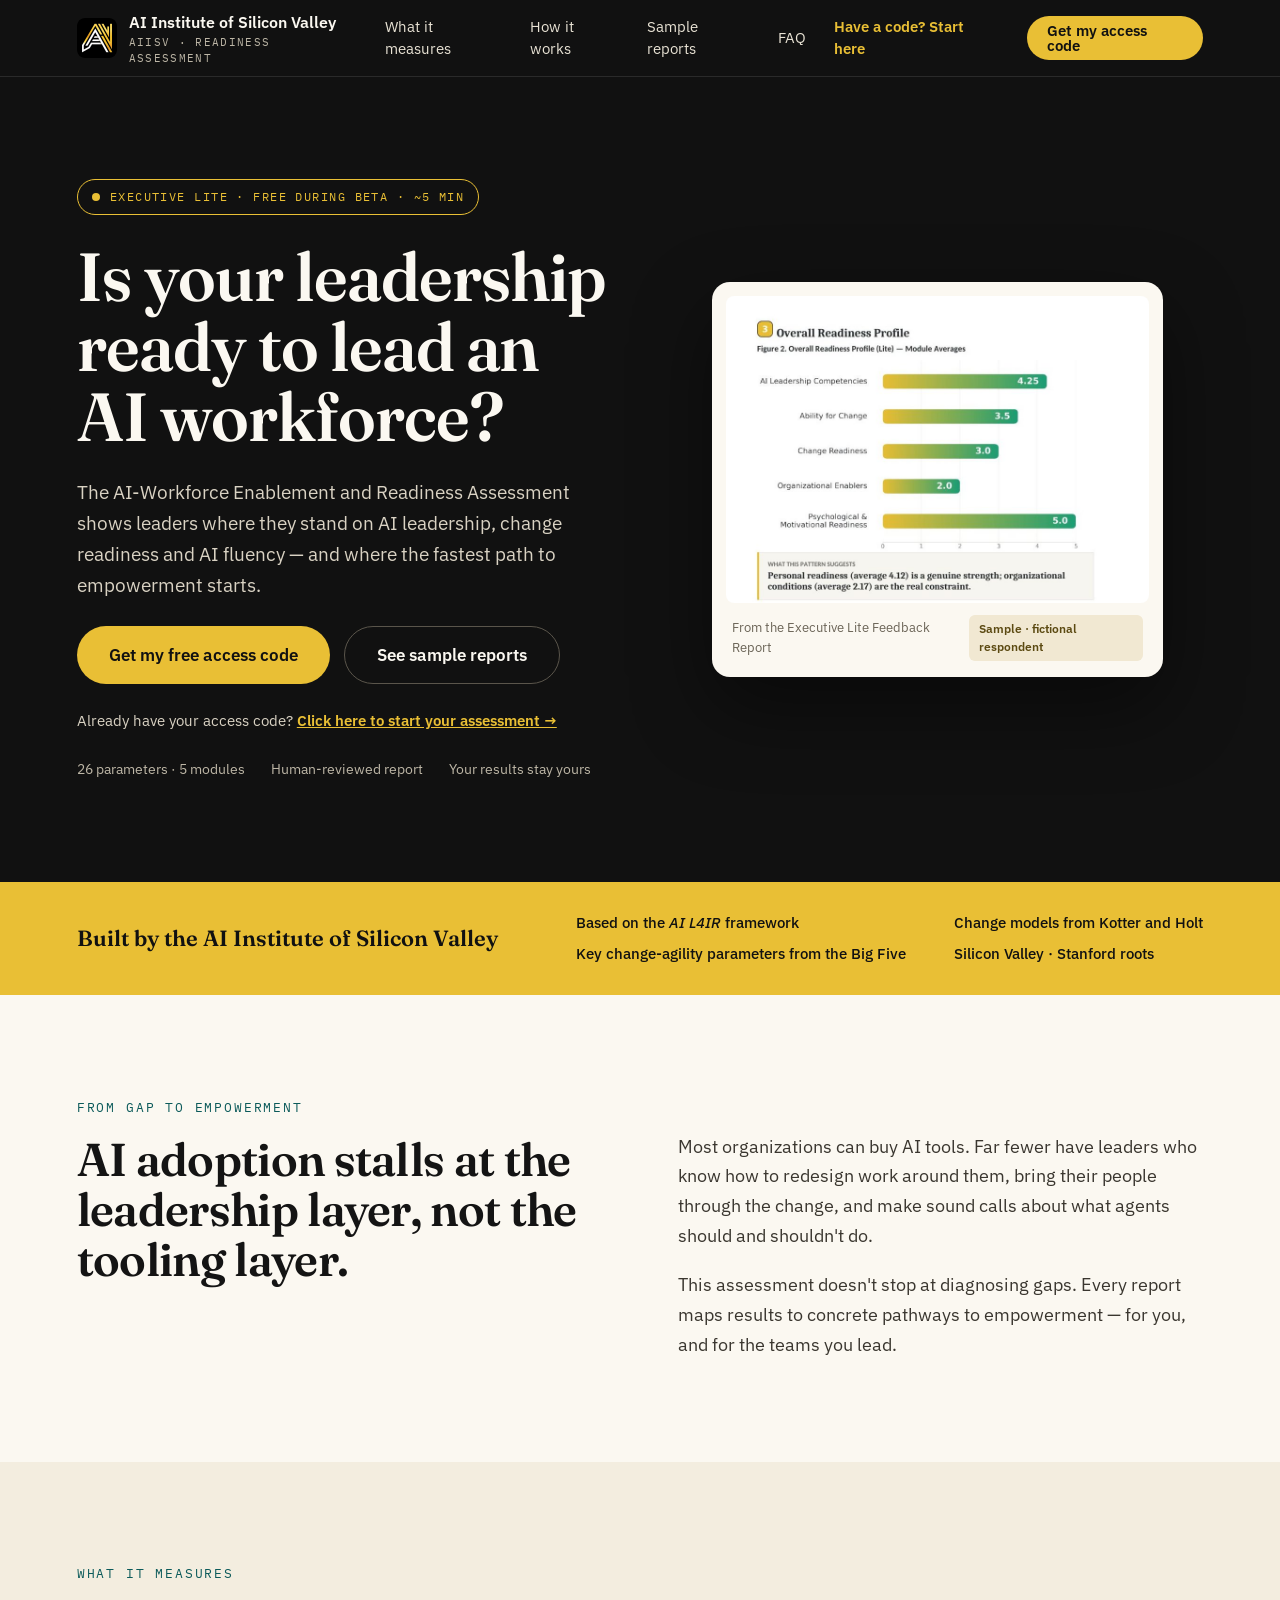
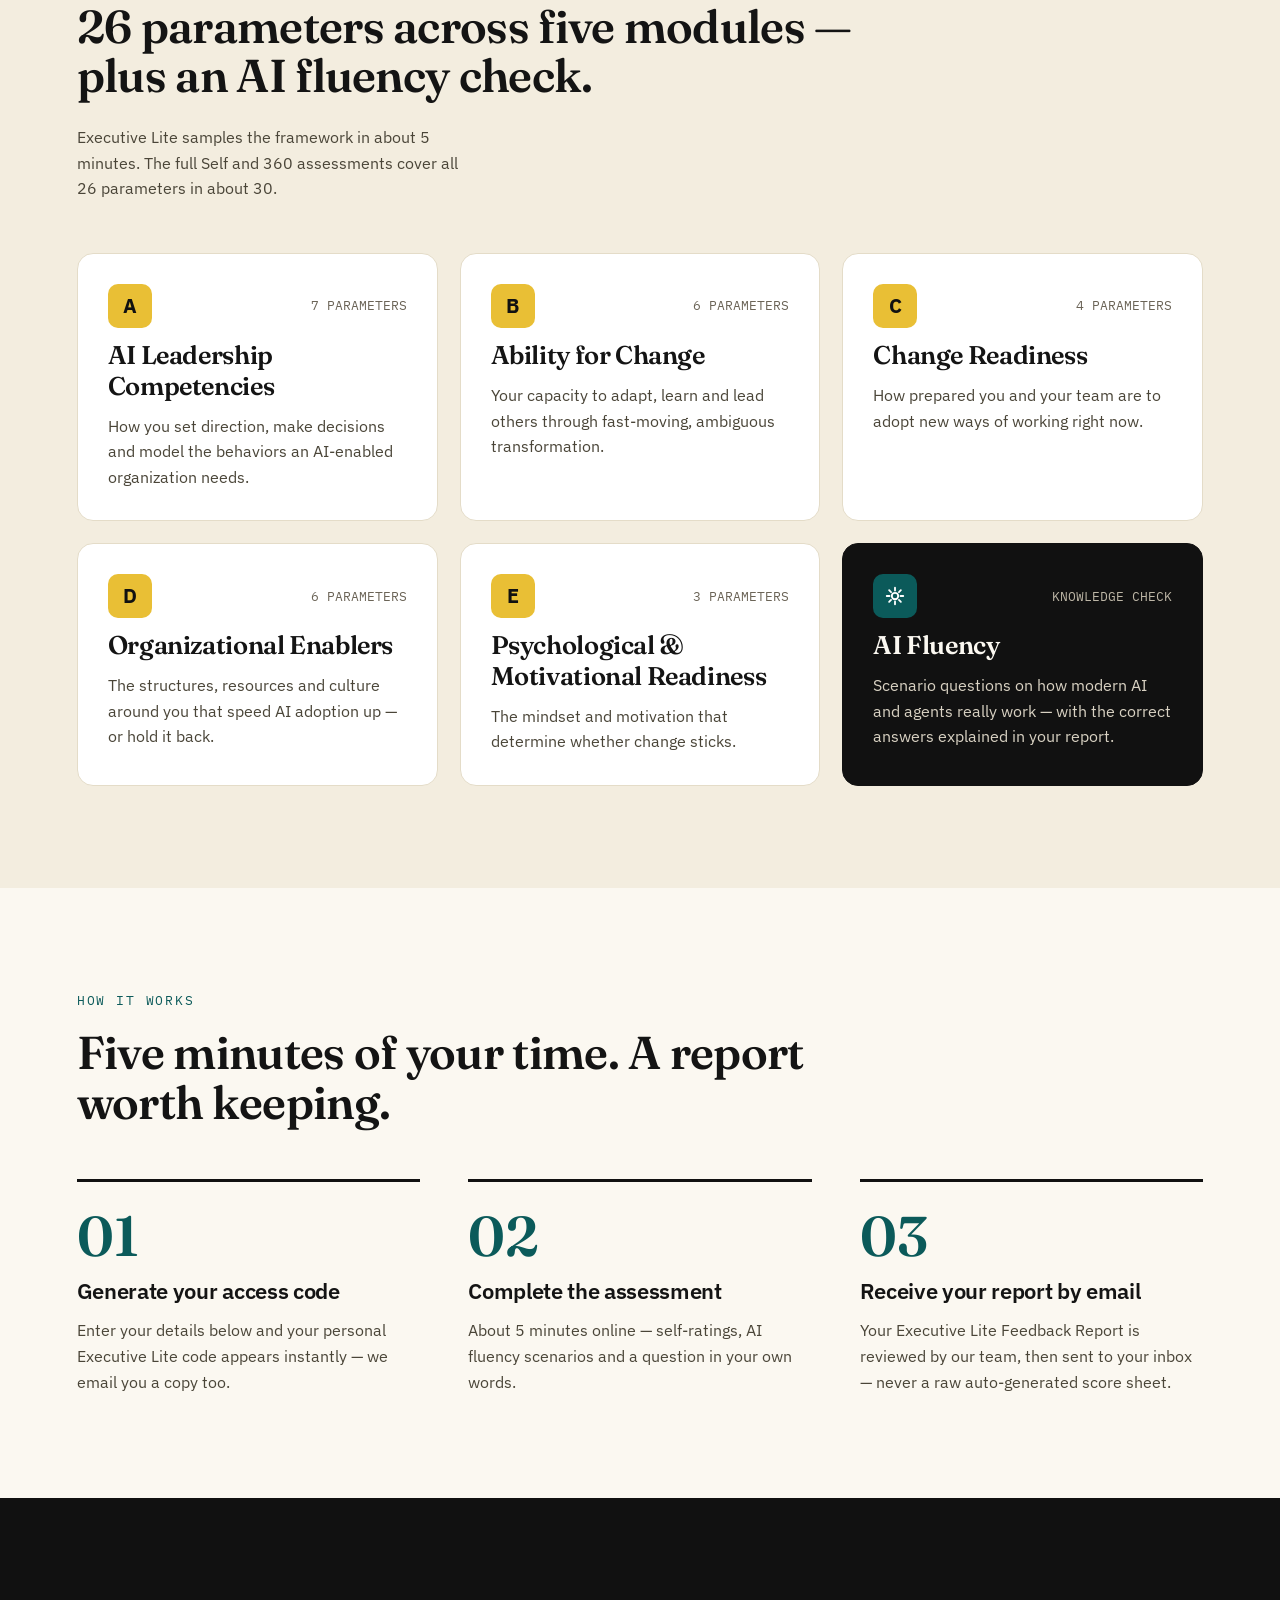
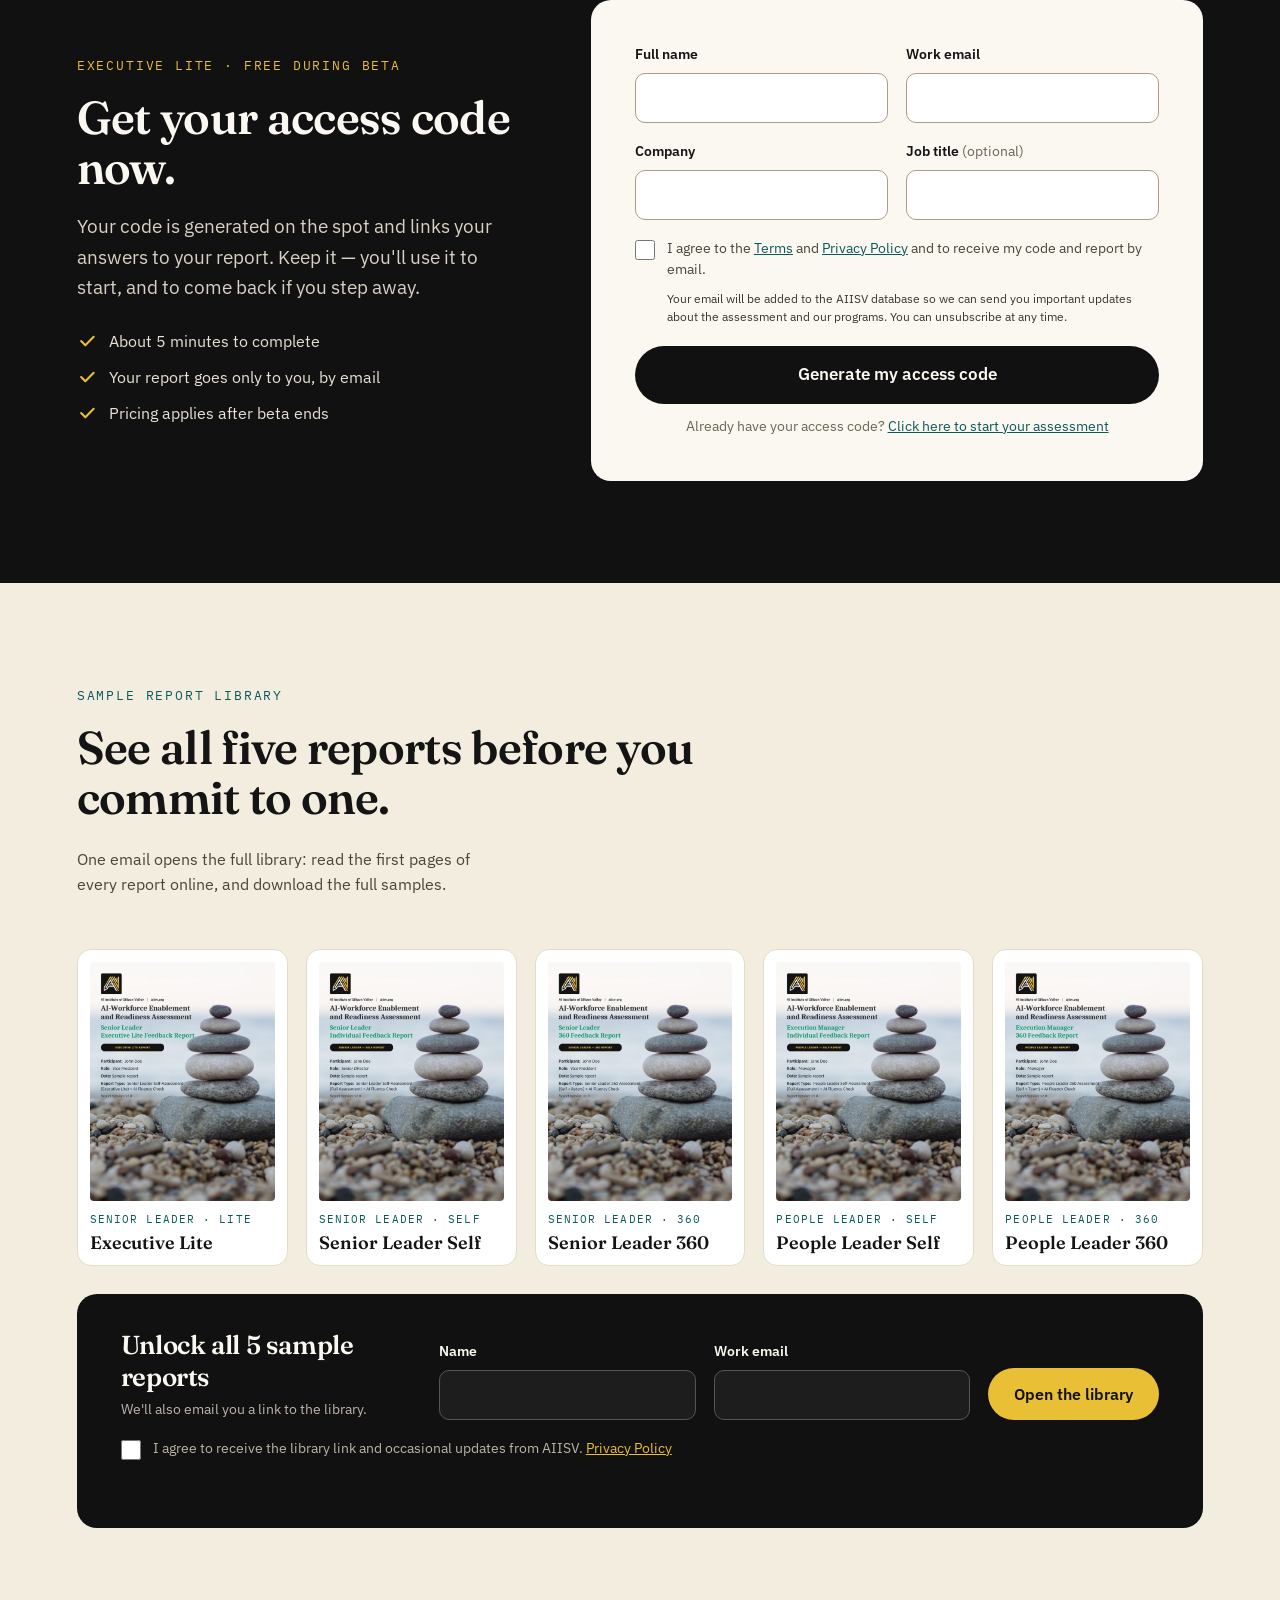
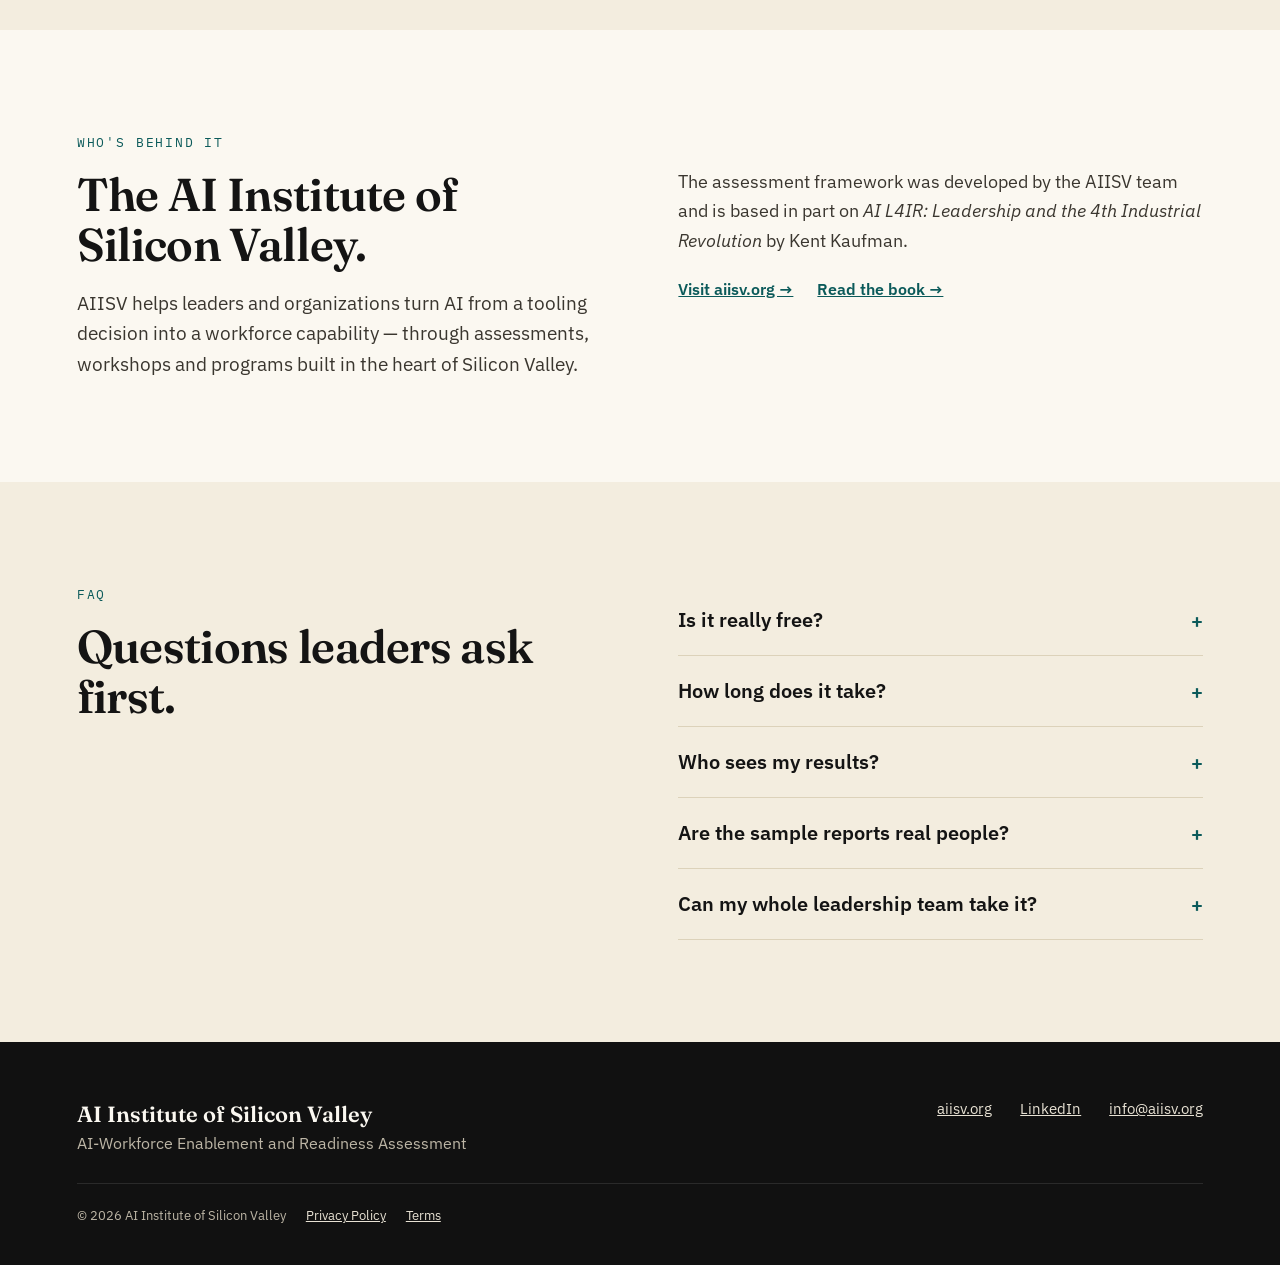
==== commit f2fbcff1: "Add 'Have a code? Start here' links to access.aiisv.org (nav, hero, code form, samples nav) Co-Autho" ====
--- a/index.html
+++ b/index.html
@@ -30,6 +30,7 @@
       <a href="#how">How it works</a>
       <a href="#samples">Sample reports</a>
       <a href="#faq">FAQ</a>
+      <a class="nav-code" href="https://access.aiisv.org">Have a code? Start here</a>
       <a class="btn btn-gold" href="#code">Get my access code</a>
     </nav>
   </div>
@@ -47,6 +48,7 @@
         <a class="btn btn-gold btn-lg" href="#code">Get my free access code</a>
         <a class="btn btn-ghost btn-lg" href="#samples">See sample reports</a>
       </div>
+      <p class="have-code">Already have your access code? <a href="https://access.aiisv.org">Click here to start your assessment →</a></p>
       <div class="facts"><span>26 parameters · 5 modules</span><span>Human-reviewed report</span><span>Your results stay yours</span></div>
     </div>
     <figure class="hero-figure">
@@ -136,7 +138,7 @@
         <div class="ts" id="ts-code"></div>
         <div class="form-actions">
           <button class="btn btn-dark btn-lg" type="submit">Generate my access code</button>
-          <p class="small">Already have a code? Use the link in your code email to start.</p>
+          <p class="small">Already have your access code? <a href="https://access.aiisv.org">Click here to start your assessment</a></p>
         </div>
       </form>
       <div id="code-result" class="result" hidden>
--- a/assets/styles.css
+++ b/assets/styles.css
@@ -202,3 +202,11 @@
 @media (max-width:480px){.brand span{display:none}.nav .btn{white-space:nowrap}}
 
 .finep{margin:10px 0 0 32px;font-size:12px;line-height:1.5;color:var(--muted-2)}
+
+/* access.aiisv.org links (2026-10-02) */
+.nav a.nav-code{color:var(--gold);font-weight:600}
+.nav a.nav-code:hover{color:#F5D46E}
+@media (max-width:900px){.nav a.nav-code{display:inline}}
+@media (max-width:620px){.nav a.nav-code{display:none}}
+.have-code{font-size:15px;color:var(--on-dark)}
+.dark .have-code a{color:var(--gold);font-weight:600}
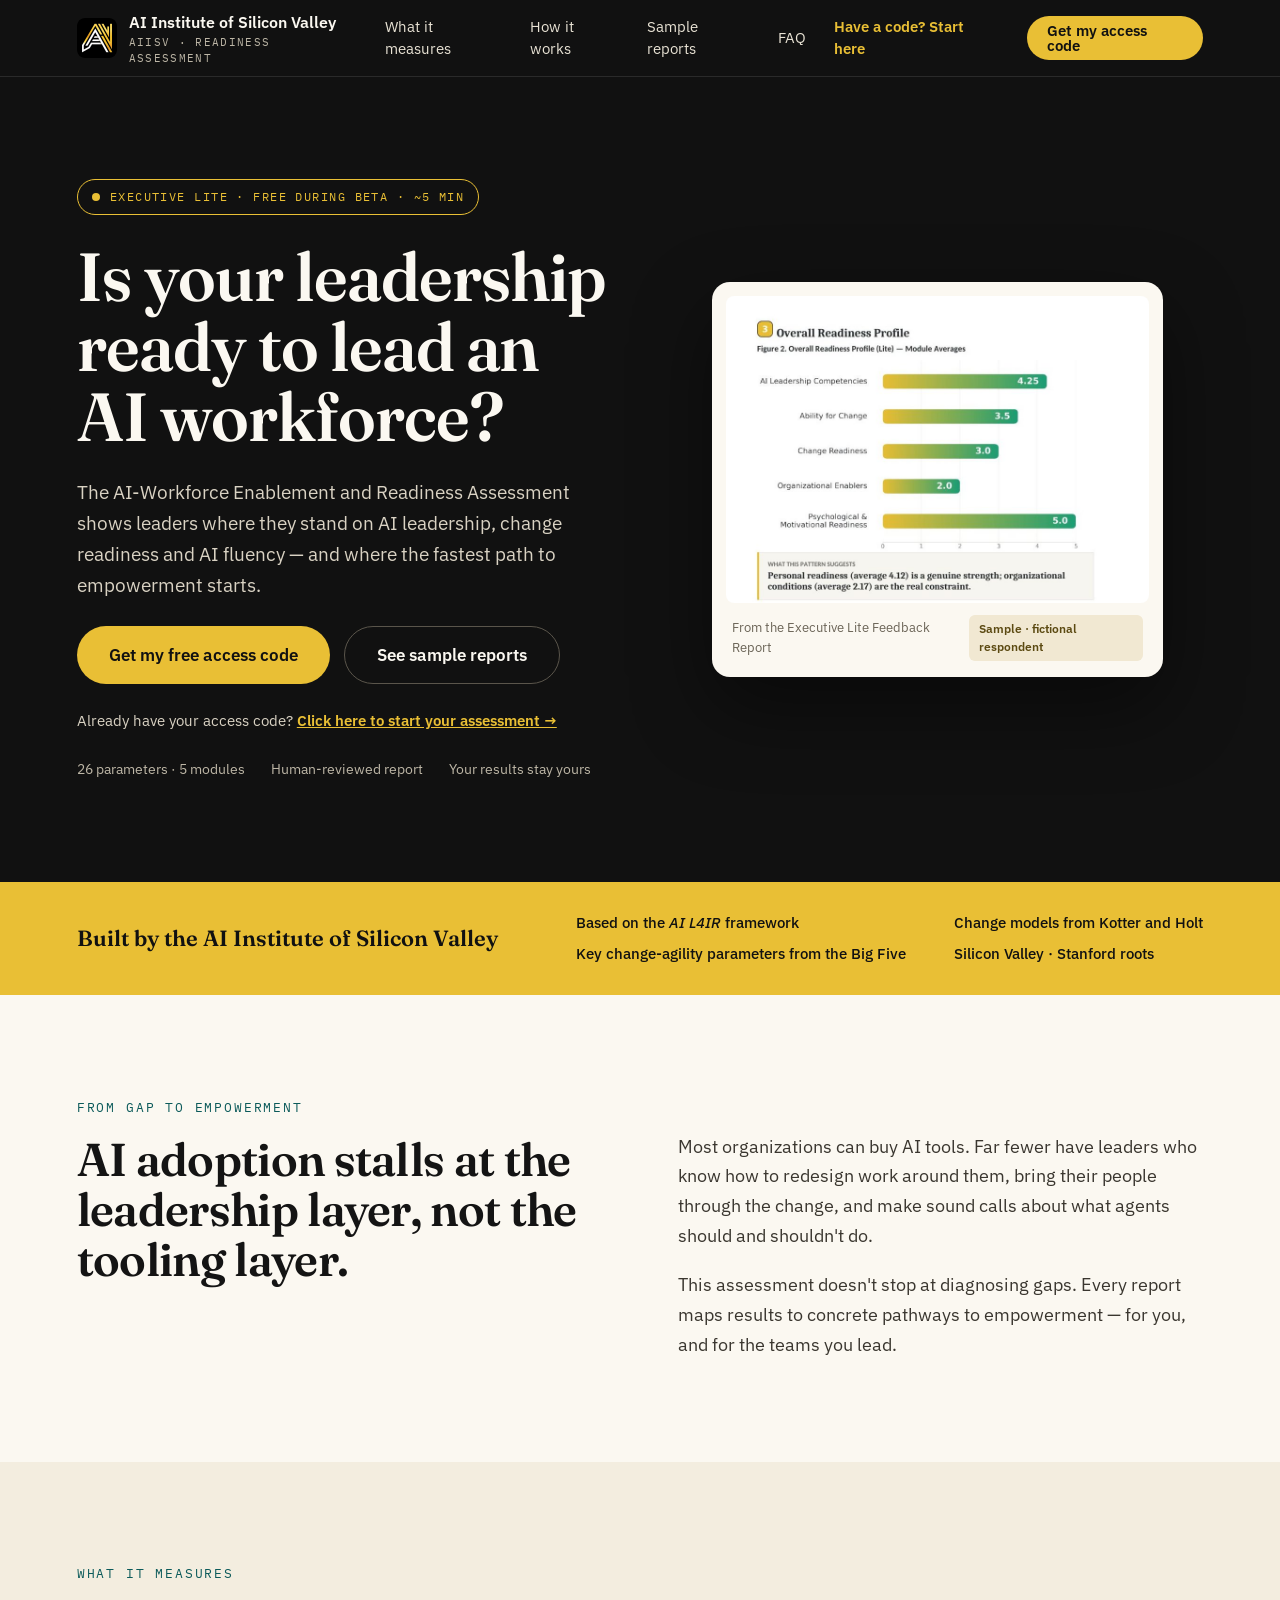
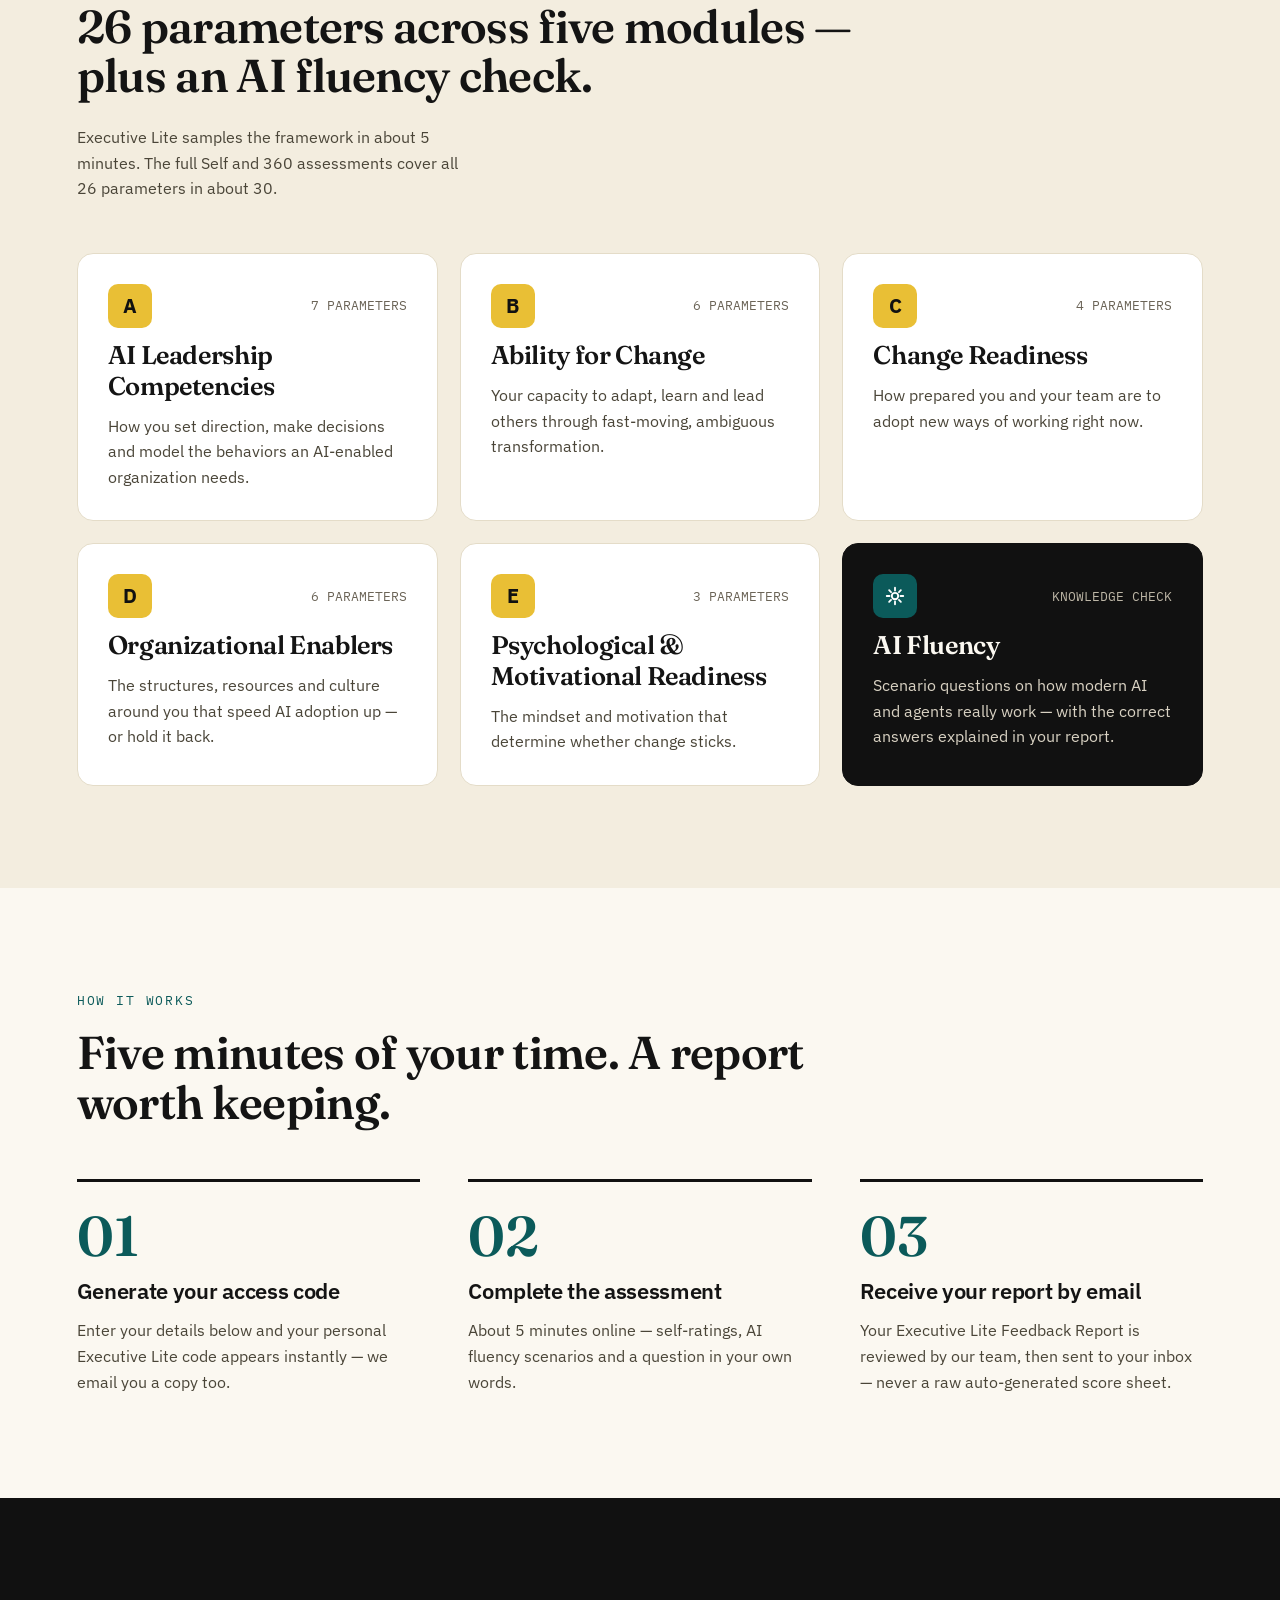
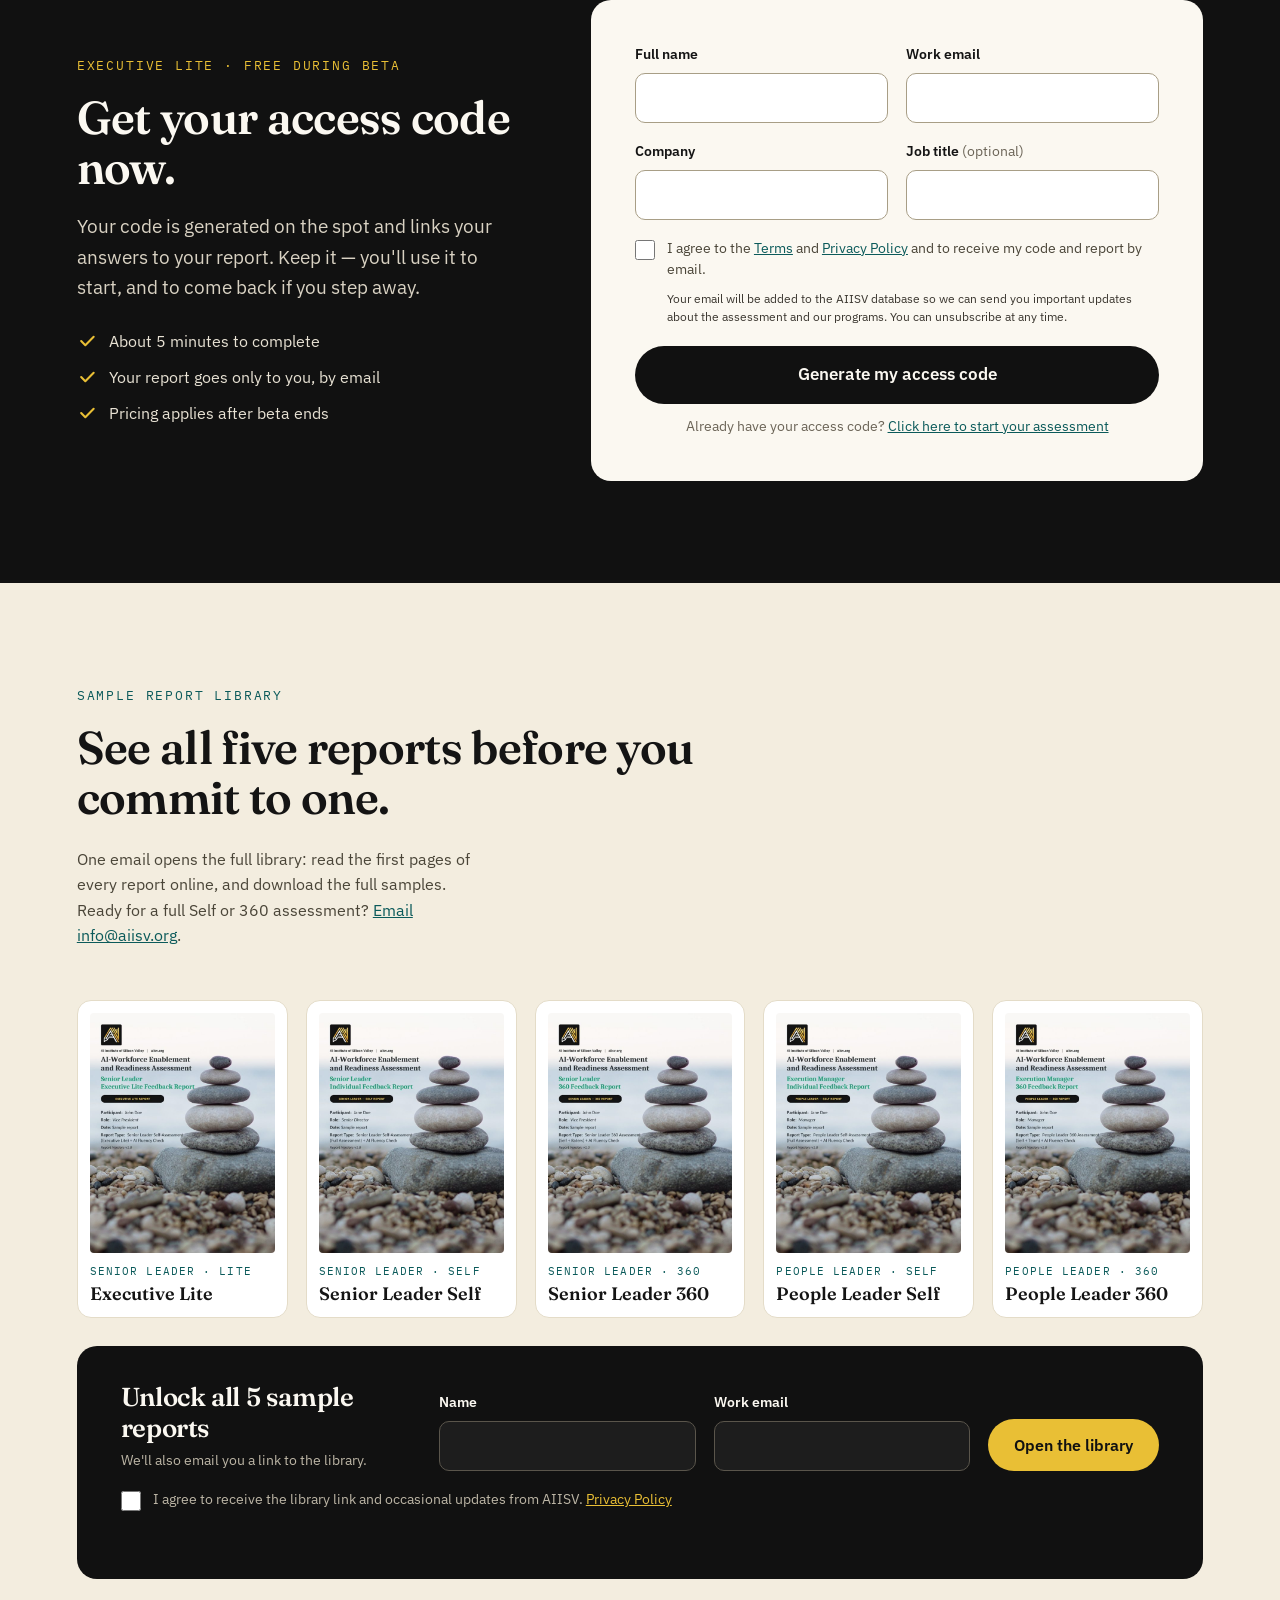
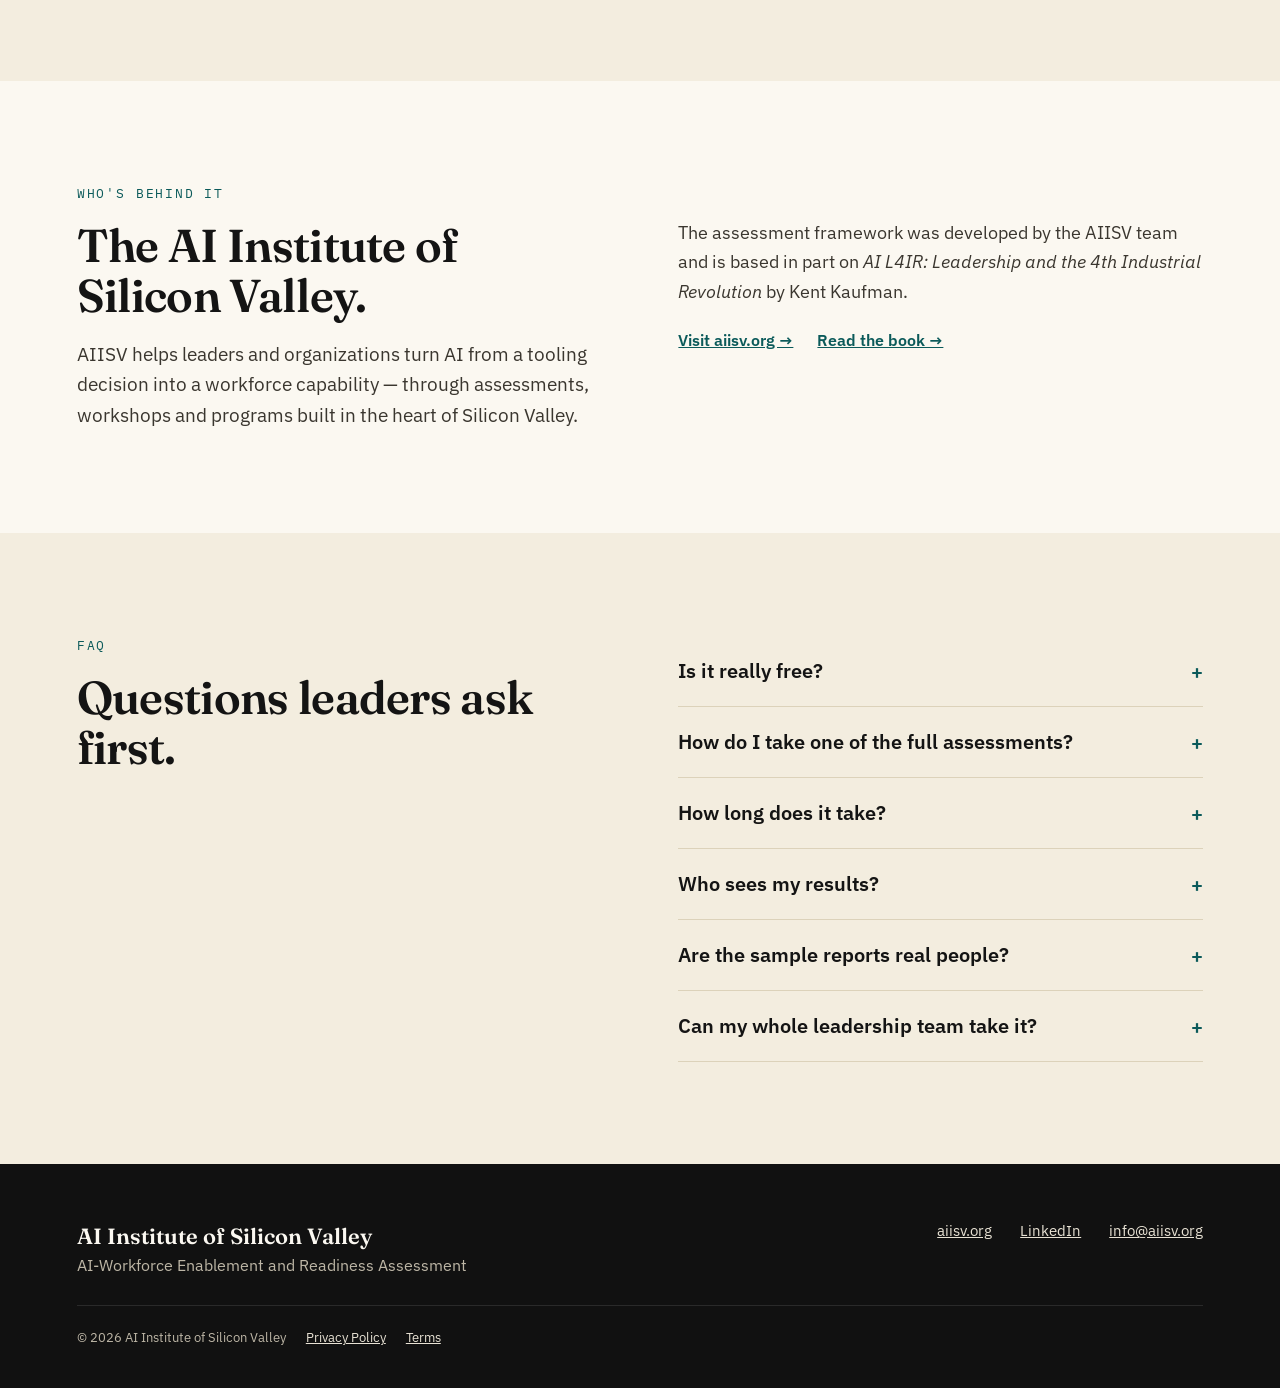
==== commit 1c7d57d7: "Point full (paid) assessment inquiries to info@aiisv.org (samples section + FAQ) Co-Authored-By: Cla" ====
--- a/index.html
+++ b/index.html
@@ -157,7 +157,7 @@
   <div class="wrap">
     <div class="head">
       <div class="stack"><p class="eyebrow">Sample report library</p><h2>See all five reports before you commit to one.</h2></div>
-      <p>One email opens the full library: read the first pages of every report online, and download the full samples.</p>
+      <p>One email opens the full library: read the first pages of every report online, and download the full samples. Ready for a full Self or 360 assessment? <a href="mailto:info@aiisv.org?subject=Full%20assessment%20inquiry">Email info@aiisv.org</a>.</p>
     </div>
     <div class="teaser">
       <figure><img src="/assets/img/executive-lite-cover.jpg" alt="Executive Lite sample report cover" loading="lazy" width="620" height="802"><figcaption><span class="t">SENIOR LEADER · LITE</span><span class="n">Executive Lite</span></figcaption></figure>
@@ -199,6 +199,7 @@
       <div class="stack"><p class="eyebrow">FAQ</p><h2>Questions leaders ask first.</h2></div>
       <div class="faq-list">
         <details><summary>Is it really free?</summary><p>Yes — Executive Lite is free during the beta. After beta ends it will carry a fee.</p></details>
+        <details><summary>How do I take one of the full assessments?</summary><p>The full Senior Leader and People Leader Self and 360 assessments are available now. <a href="mailto:info@aiisv.org?subject=Full%20assessment%20inquiry">Email info@aiisv.org</a> and we'll get you set up.</p></details>
         <details><summary>How long does it take?</summary><p>Executive Lite takes about 5 minutes. The full Self and 360 assessments take about 30 minutes. Your report arrives by email once our team has reviewed it.</p></details>
         <details><summary>Who sees my results?</summary><p>By default, you're the only person in your company who sees your report. Access at AIISV is limited to a small group of designated reviewers.</p></details>
         <details><summary>Are the sample reports real people?</summary><p>No. Every sample uses a fictional respondent, so you see the full structure and depth without anyone's personal data.</p></details>
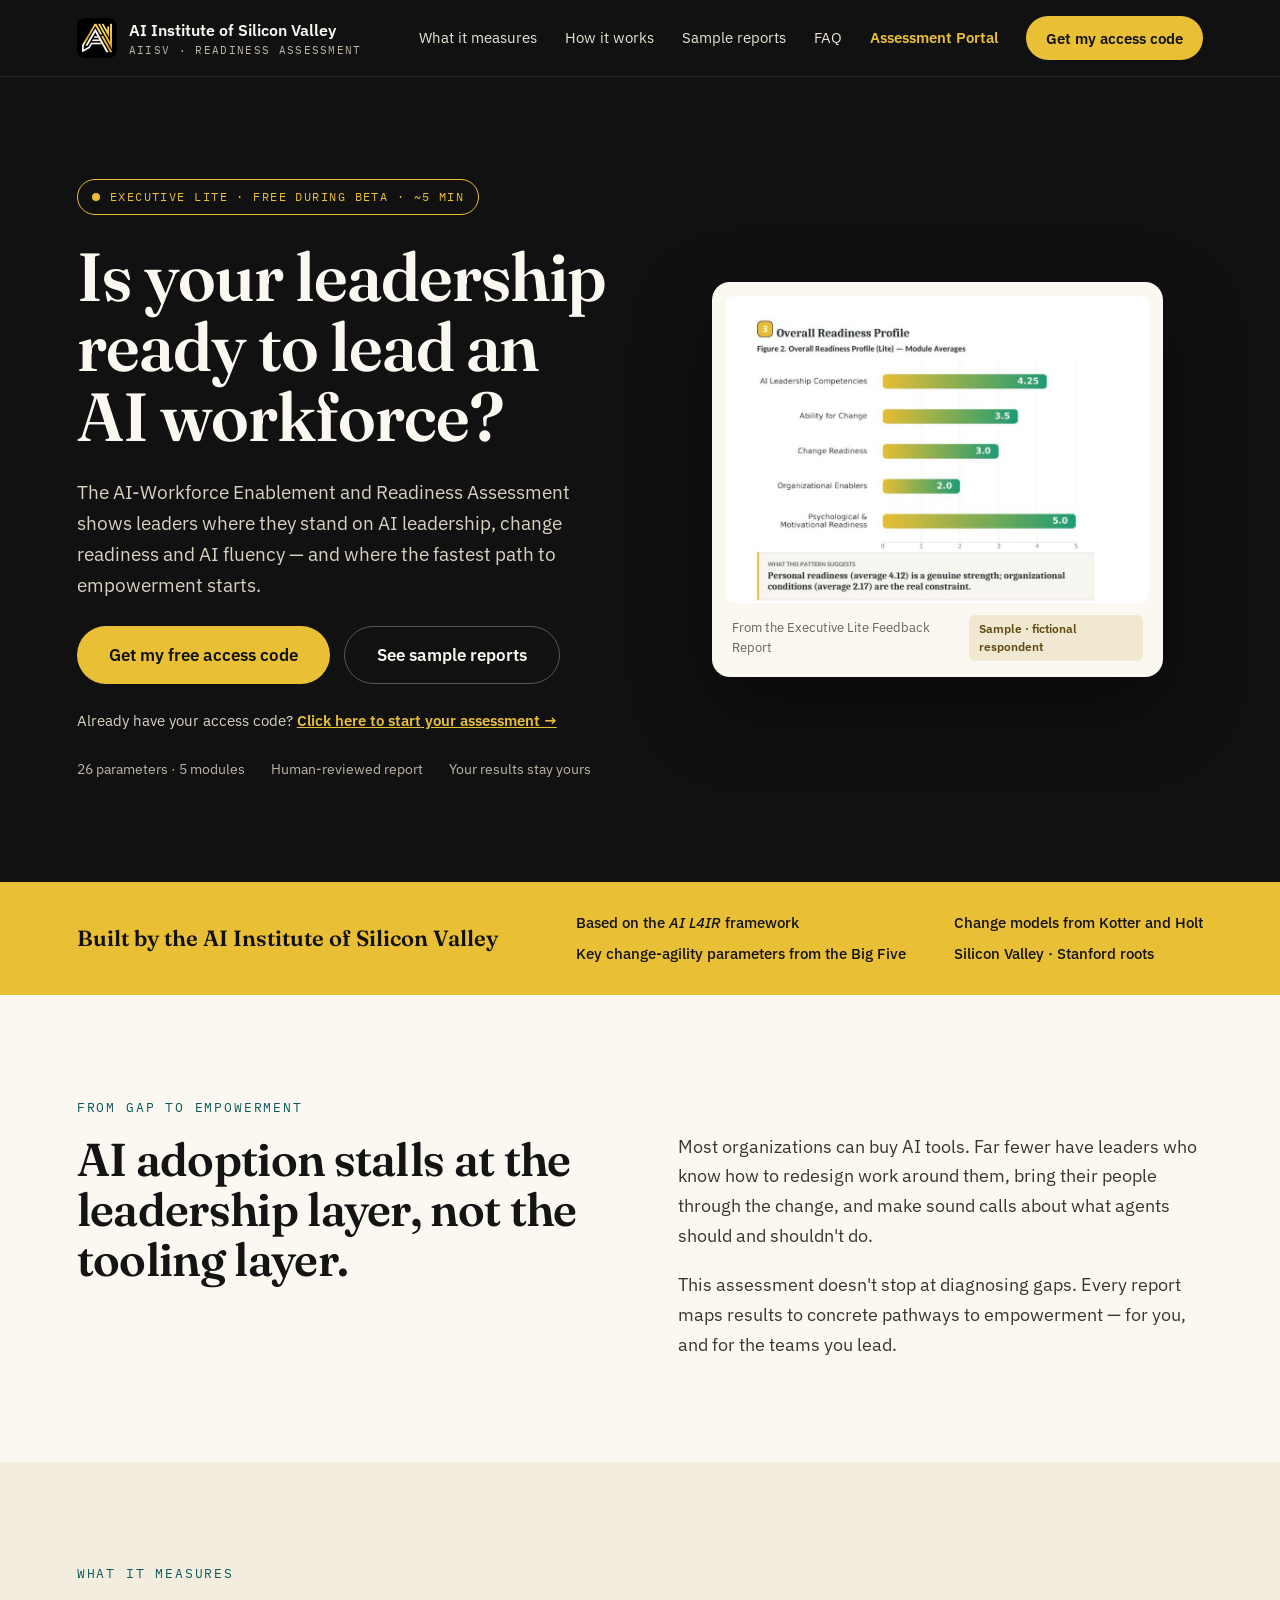
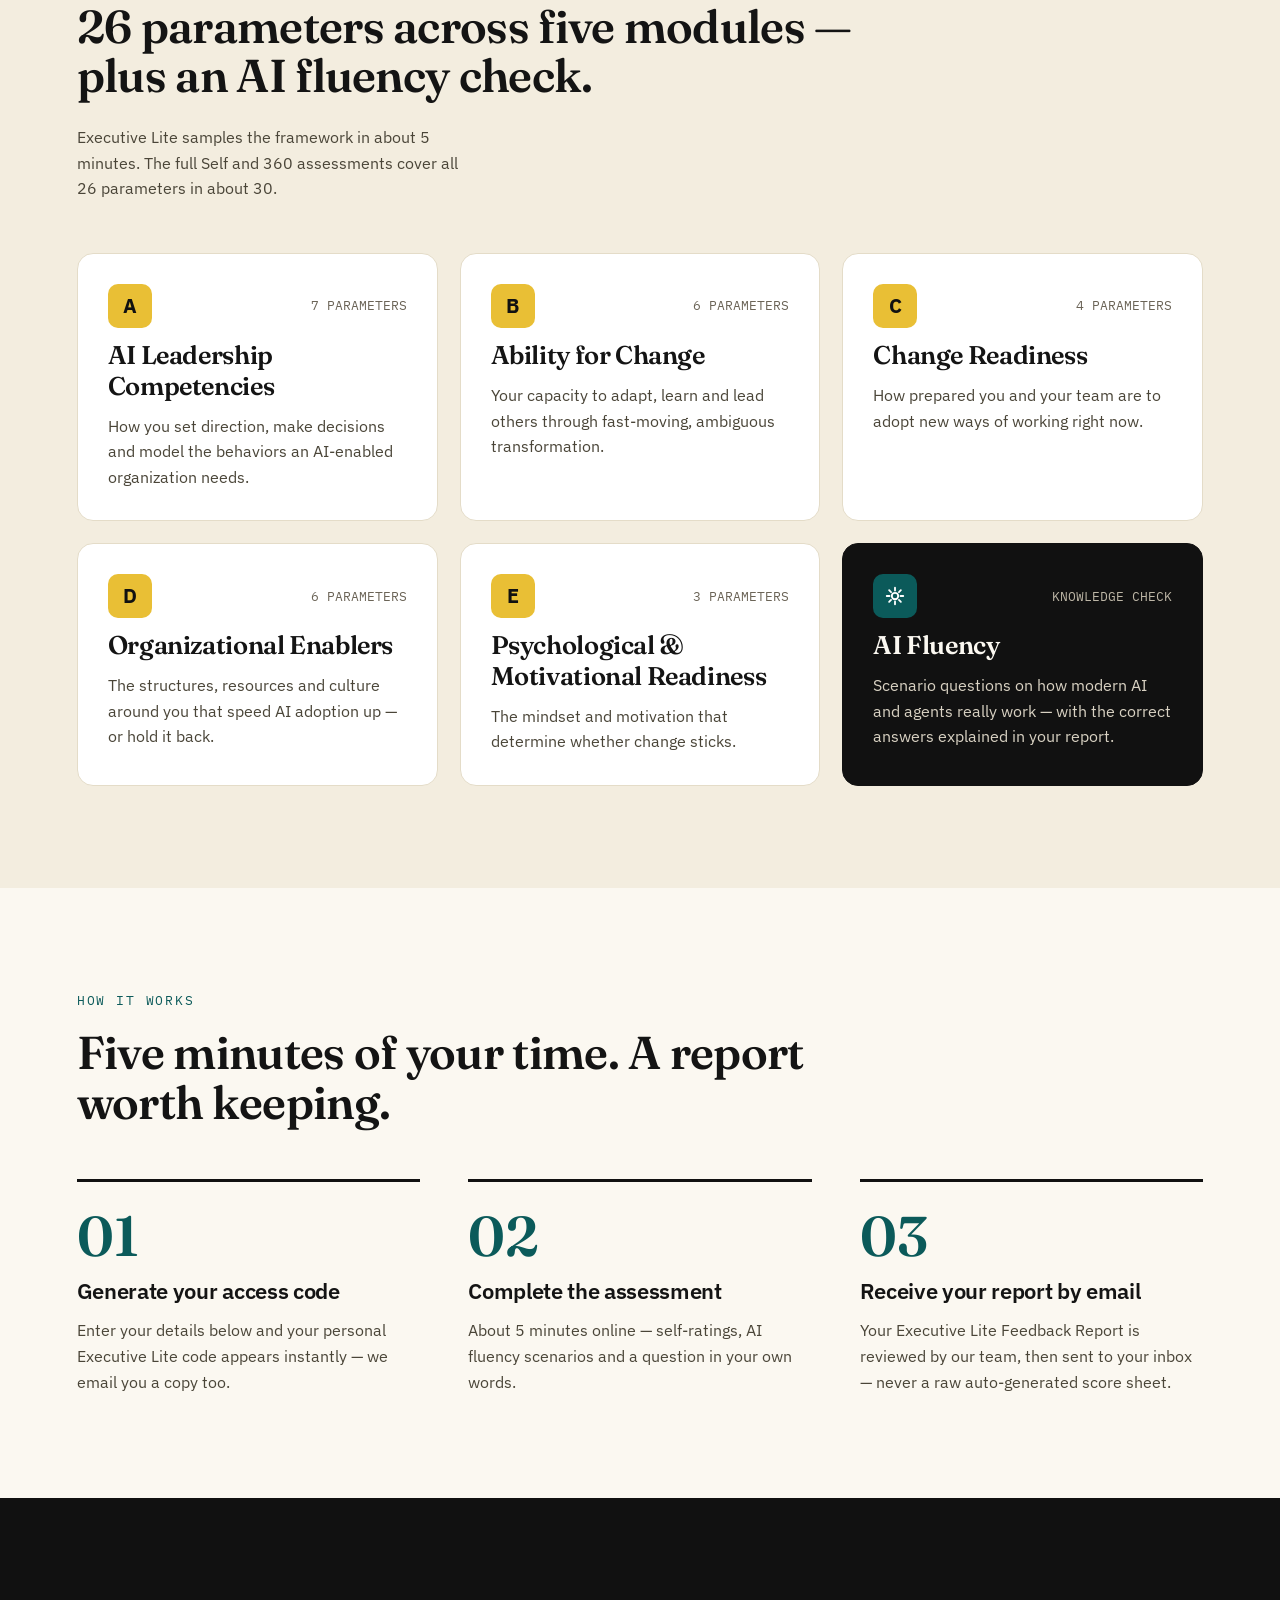
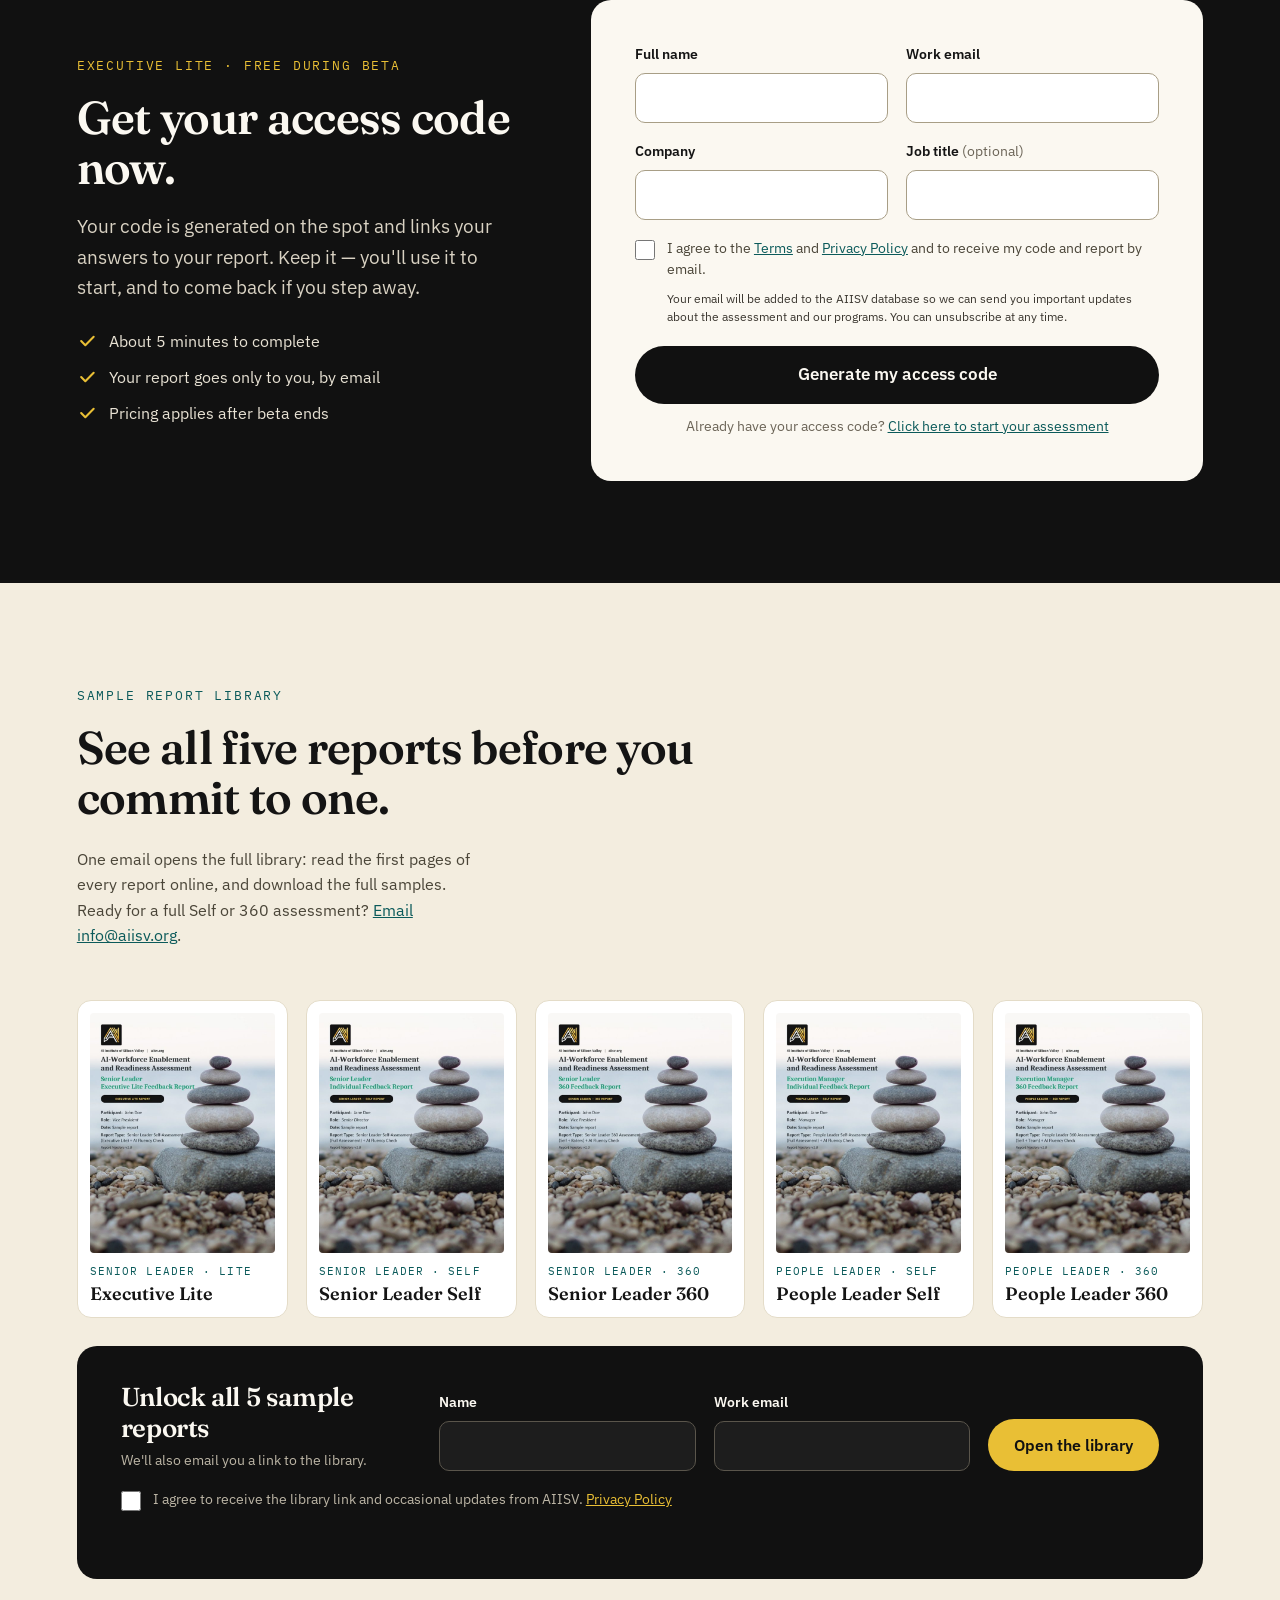
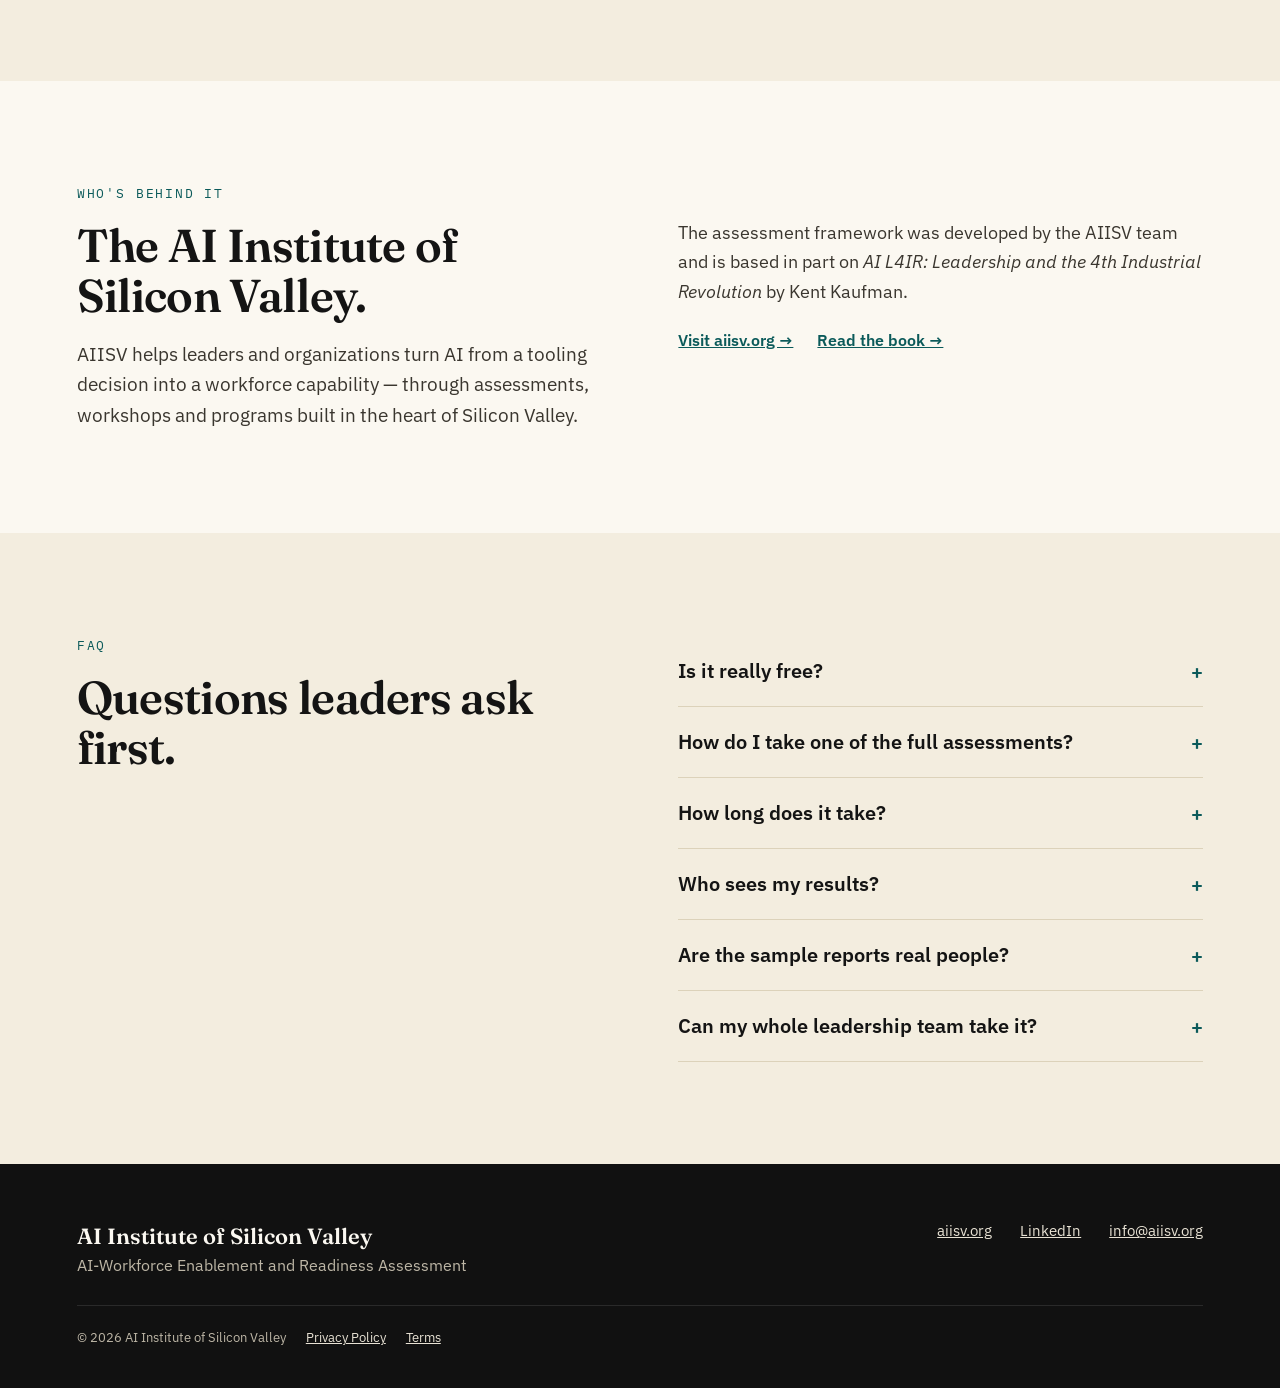
==== commit 3de7b3f4: "Rename top-nav access link to 'Assessment Portal' Co-Authored-By: Claude Opus 5.5 <noreply@anthropic" ====
--- a/index.html
+++ b/index.html
@@ -30,7 +30,7 @@
       <a href="#how">How it works</a>
       <a href="#samples">Sample reports</a>
       <a href="#faq">FAQ</a>
-      <a class="nav-code" href="https://access.aiisv.org">Have a code? Start here</a>
+      <a class="nav-code" href="https://access.aiisv.org">Assessment Portal</a>
       <a class="btn btn-gold" href="#code">Get my access code</a>
     </nav>
   </div>
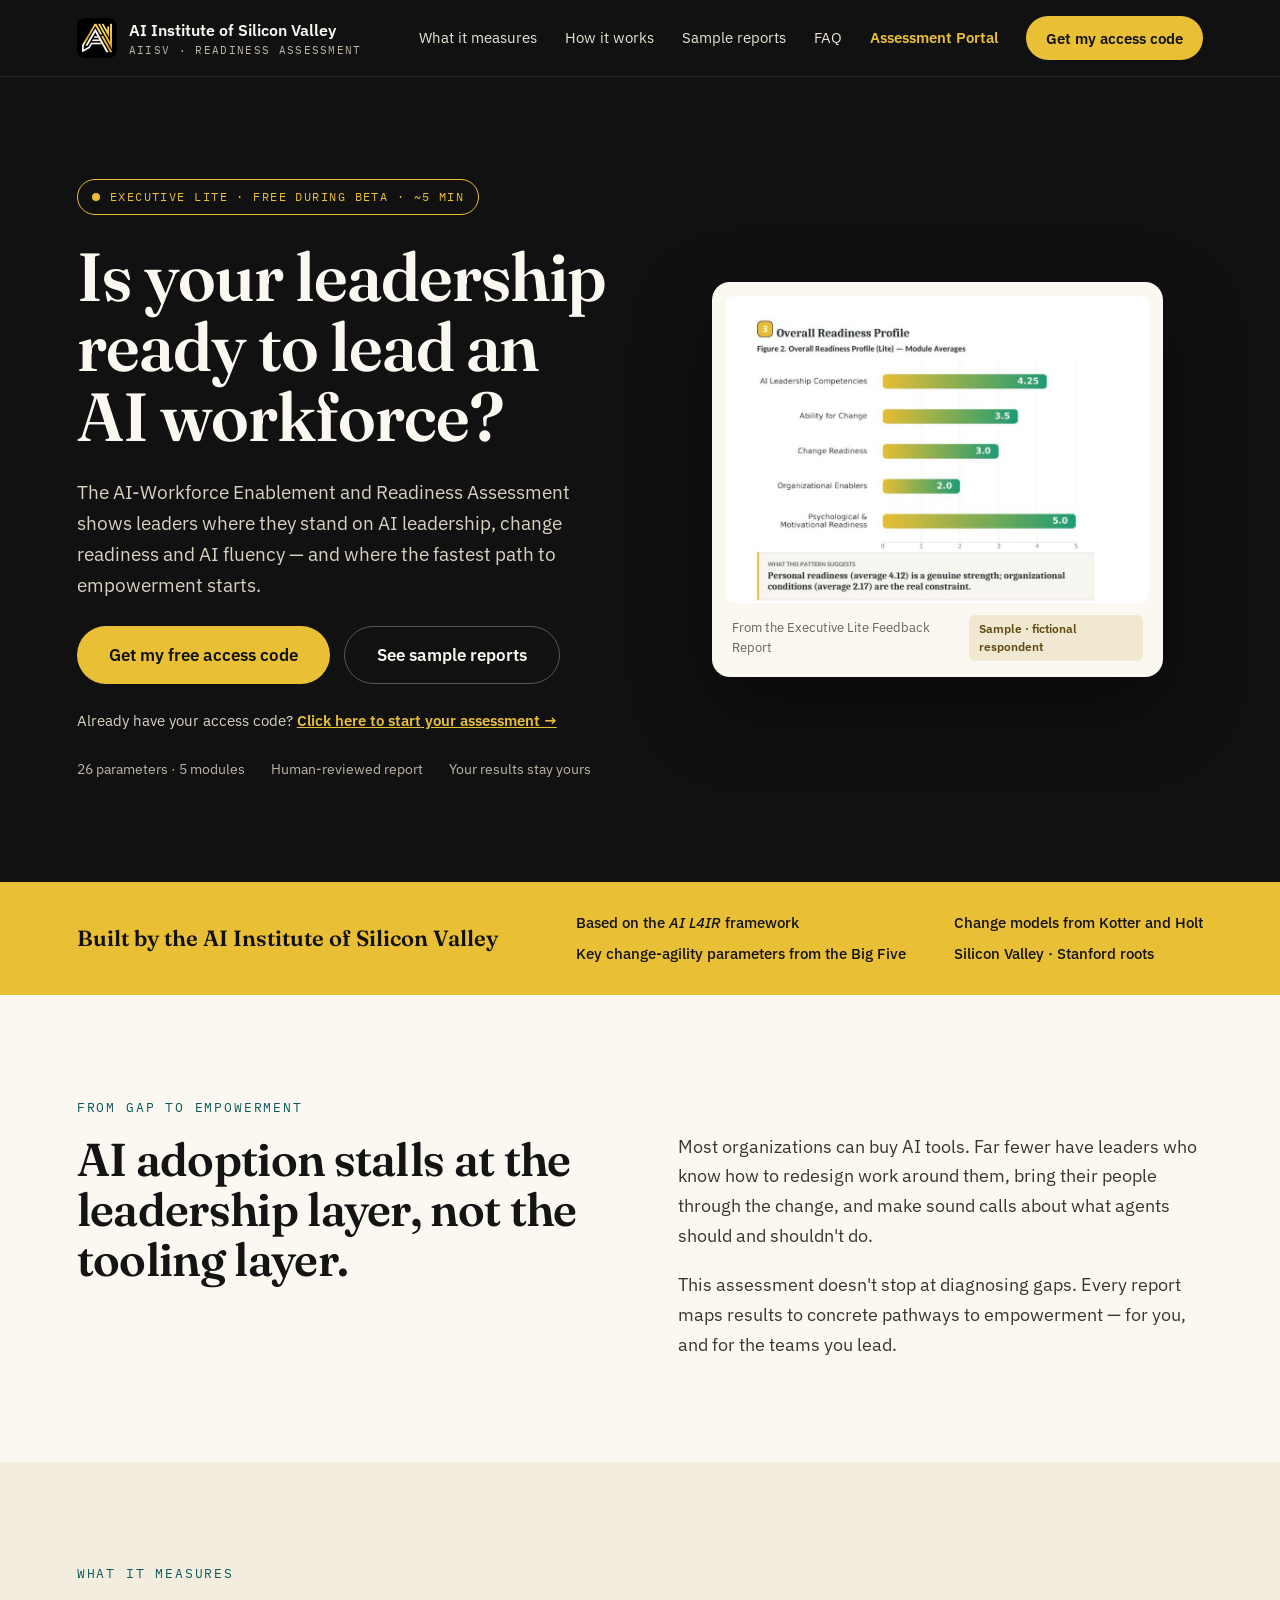
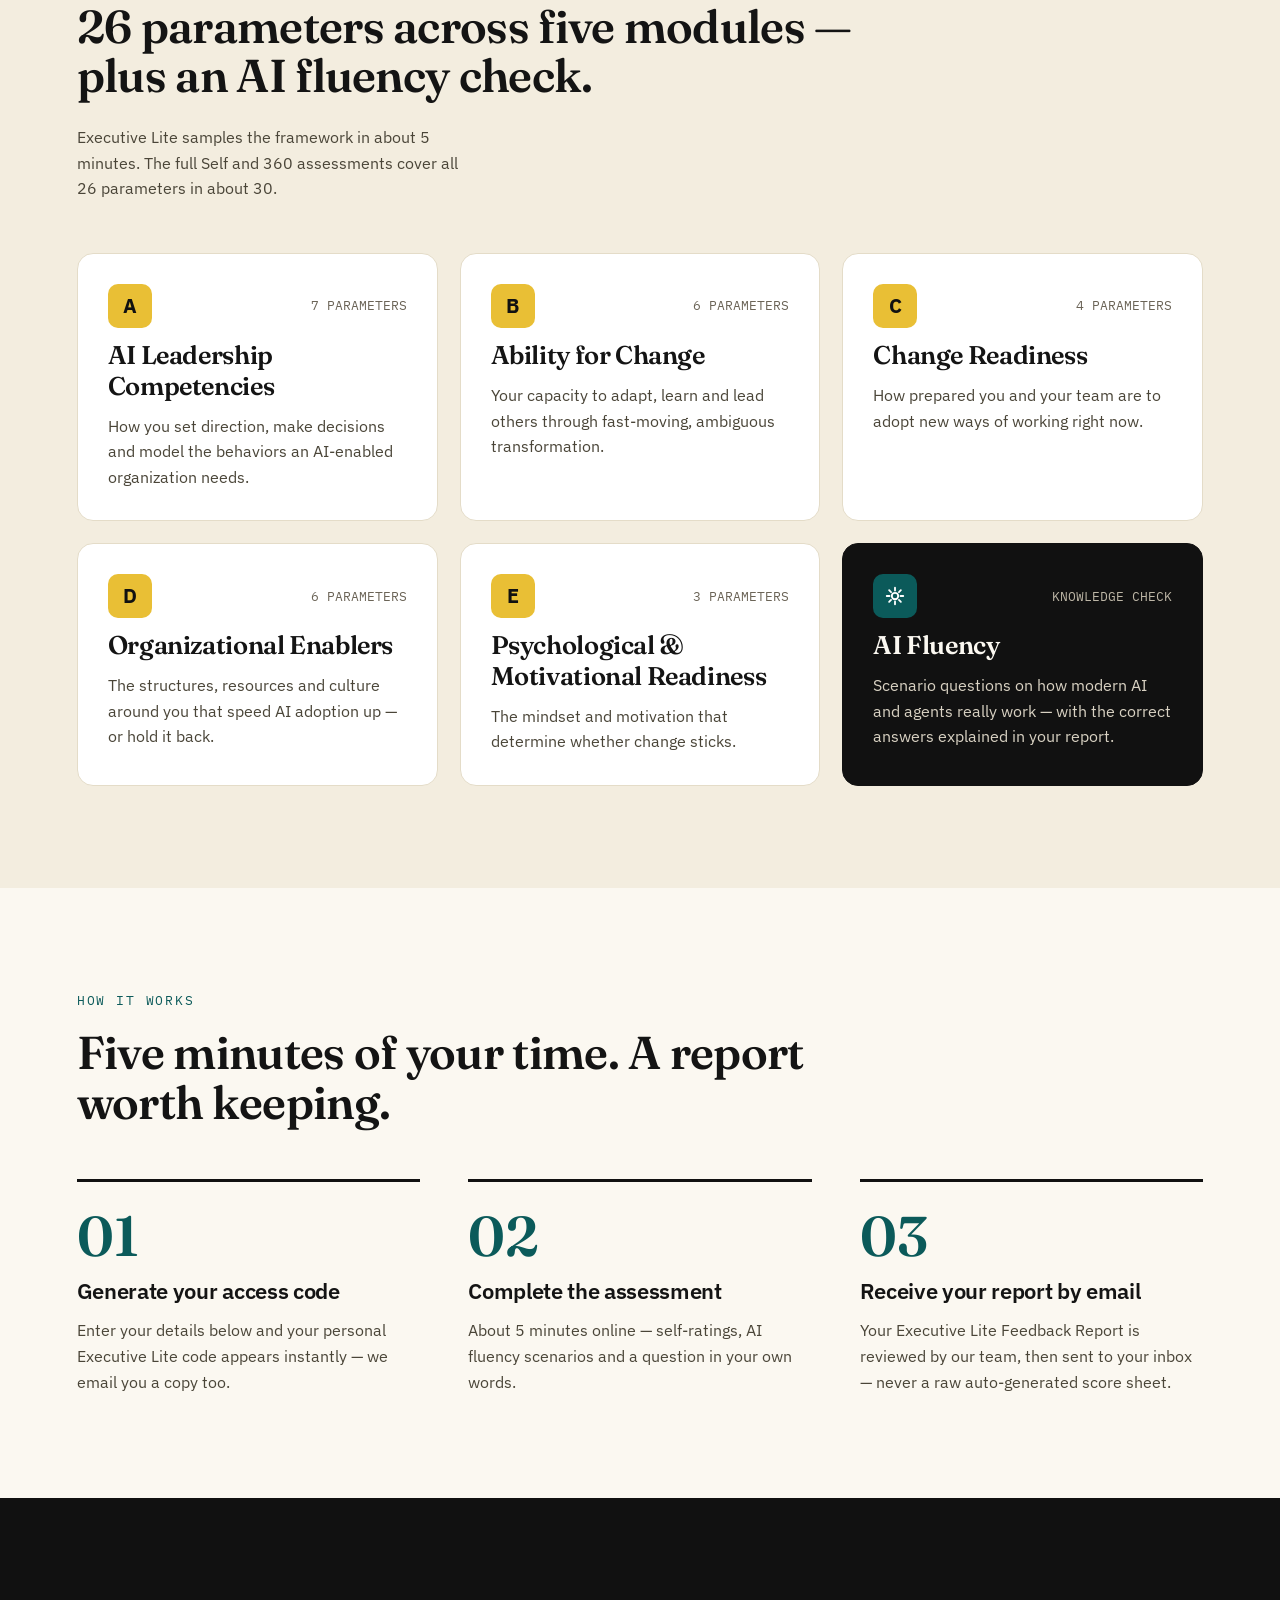
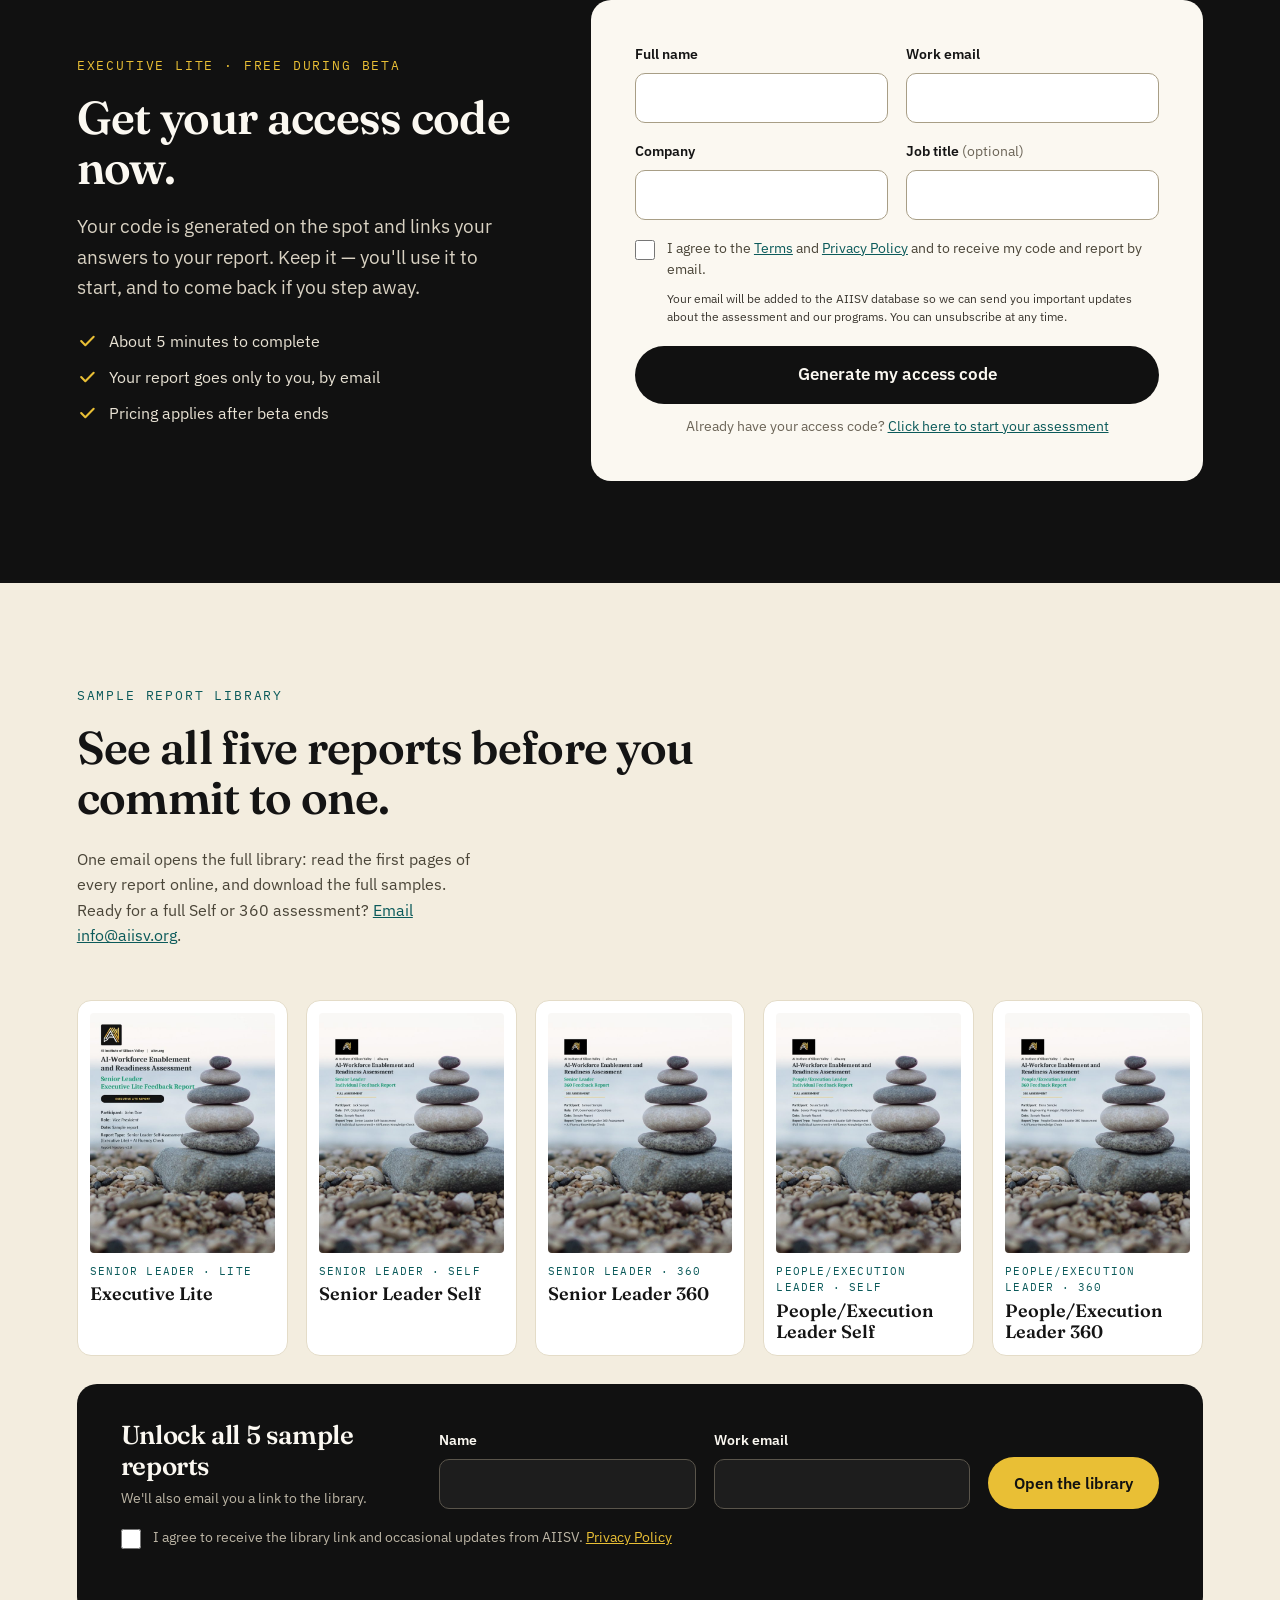
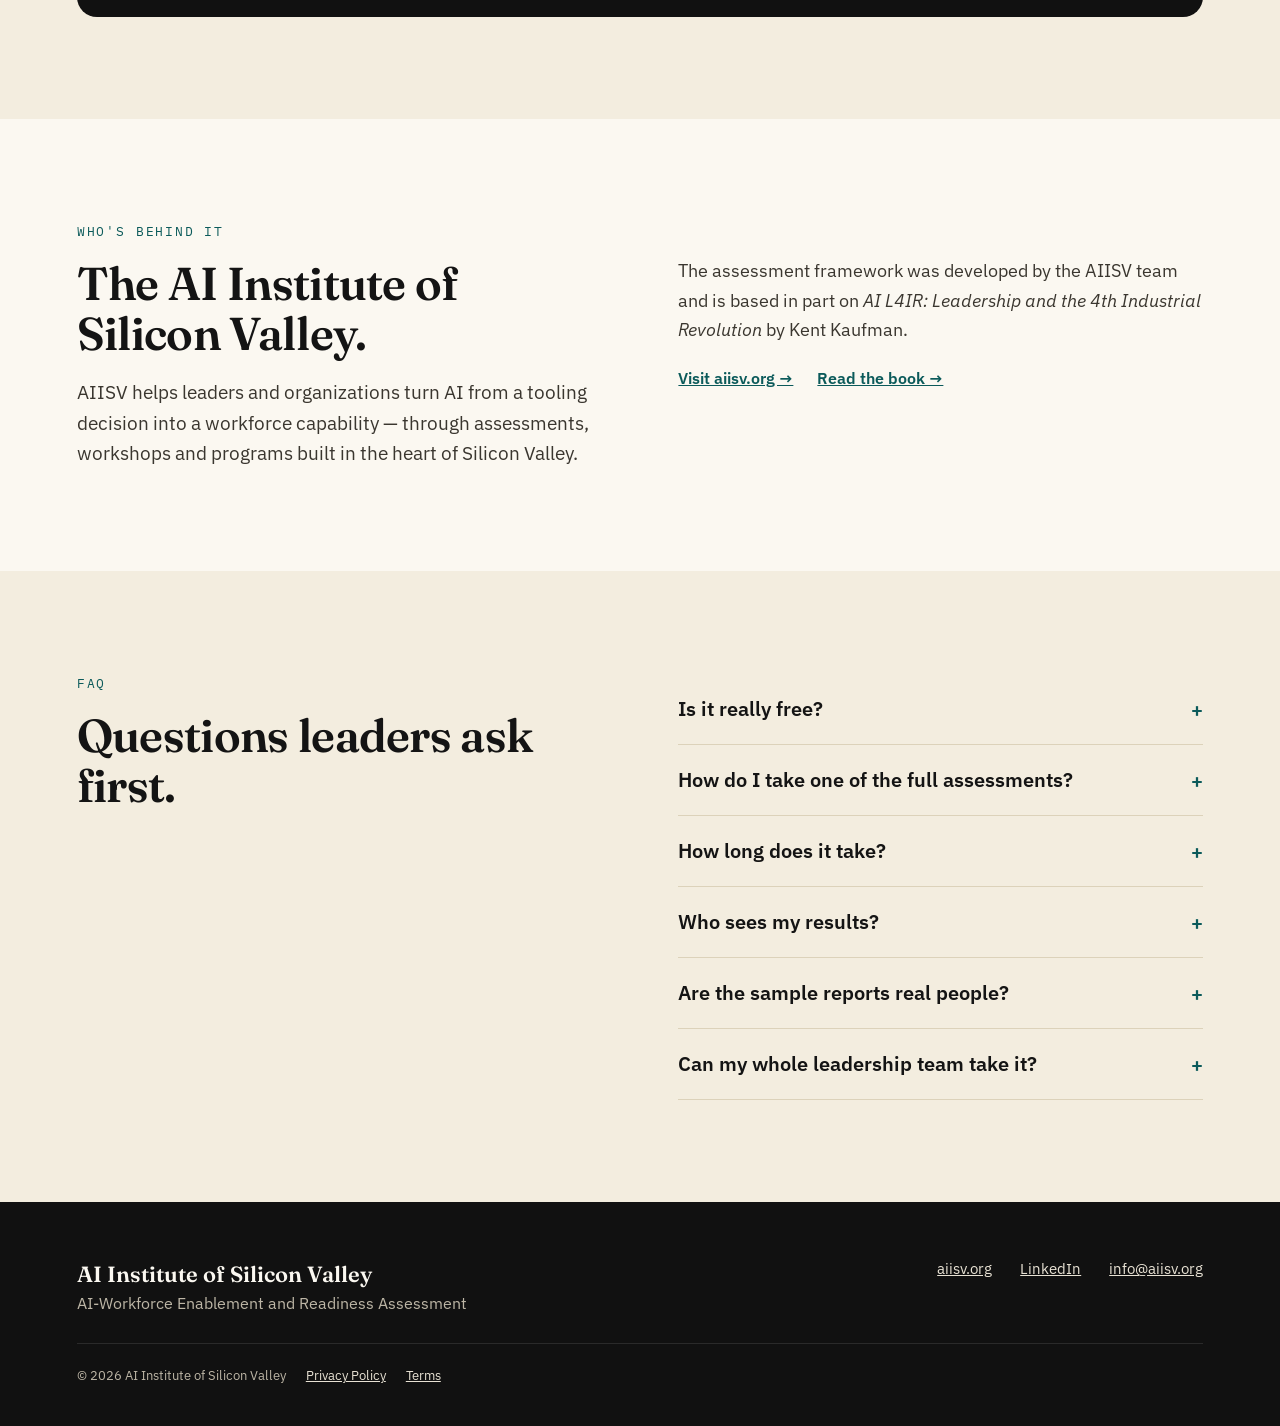
==== commit fddec7f2: "Rename People Leader to People/Execution Leader on site pages Co-Authored-By: Claude Opus 5.5 <norep" ====
--- a/index.html
+++ b/index.html
@@ -163,8 +163,8 @@
       <figure><img src="/assets/img/executive-lite-cover.jpg" alt="Executive Lite sample report cover" loading="lazy" width="620" height="802"><figcaption><span class="t">SENIOR LEADER · LITE</span><span class="n">Executive Lite</span></figcaption></figure>
       <figure><img src="/assets/img/senior-leader-self-cover.jpg" alt="Senior Leader Self sample report cover" loading="lazy" width="620" height="802"><figcaption><span class="t">SENIOR LEADER · SELF</span><span class="n">Senior Leader Self</span></figcaption></figure>
       <figure><img src="/assets/img/senior-leader-360-cover.jpg" alt="Senior Leader 360 sample report cover" loading="lazy" width="620" height="802"><figcaption><span class="t">SENIOR LEADER · 360</span><span class="n">Senior Leader 360</span></figcaption></figure>
-      <figure><img src="/assets/img/people-leader-self-cover.jpg" alt="People Leader Self sample report cover" loading="lazy" width="620" height="802"><figcaption><span class="t">PEOPLE LEADER · SELF</span><span class="n">People Leader Self</span></figcaption></figure>
-      <figure><img src="/assets/img/people-leader-360-cover.jpg" alt="People Leader 360 sample report cover" loading="lazy" width="620" height="802"><figcaption><span class="t">PEOPLE LEADER · 360</span><span class="n">People Leader 360</span></figcaption></figure>
+      <figure><img src="/assets/img/people-leader-self-cover.jpg" alt="People/Execution Leader Self sample report cover" loading="lazy" width="620" height="802"><figcaption><span class="t">PEOPLE/EXECUTION LEADER · SELF</span><span class="n">People/Execution Leader Self</span></figcaption></figure>
+      <figure><img src="/assets/img/people-leader-360-cover.jpg" alt="People/Execution Leader 360 sample report cover" loading="lazy" width="620" height="802"><figcaption><span class="t">PEOPLE/EXECUTION LEADER · 360</span><span class="n">People/Execution Leader 360</span></figcaption></figure>
     </div>
     <div class="gate">
       <form class="gate-form" data-next="/samples/" novalidate>
@@ -199,11 +199,11 @@
       <div class="stack"><p class="eyebrow">FAQ</p><h2>Questions leaders ask first.</h2></div>
       <div class="faq-list">
         <details><summary>Is it really free?</summary><p>Yes — Executive Lite is free during the beta. After beta ends it will carry a fee.</p></details>
-        <details><summary>How do I take one of the full assessments?</summary><p>The full Senior Leader and People Leader Self and 360 assessments are available now. <a href="mailto:info@aiisv.org?subject=Full%20assessment%20inquiry">Email info@aiisv.org</a> and we'll get you set up.</p></details>
+        <details><summary>How do I take one of the full assessments?</summary><p>The full Senior Leader and People/Execution Leader Self and 360 assessments are available now. <a href="mailto:info@aiisv.org?subject=Full%20assessment%20inquiry">Email info@aiisv.org</a> and we'll get you set up.</p></details>
         <details><summary>How long does it take?</summary><p>Executive Lite takes about 5 minutes. The full Self and 360 assessments take about 30 minutes. Your report arrives by email once our team has reviewed it.</p></details>
         <details><summary>Who sees my results?</summary><p>By default, you're the only person in your company who sees your report. Access at AIISV is limited to a small group of designated reviewers.</p></details>
         <details><summary>Are the sample reports real people?</summary><p>No. Every sample uses a fictional respondent, so you see the full structure and depth without anyone's personal data.</p></details>
-        <details><summary>Can my whole leadership team take it?</summary><p>Yes. The Senior Leader and People Leader Self and 360 reports are built for cohorts — <a href="mailto:info@aiisv.org">email us</a> to set one up.</p></details>
+        <details><summary>Can my whole leadership team take it?</summary><p>Yes. The Senior Leader and People/Execution Leader Self and 360 reports are built for cohorts — <a href="mailto:info@aiisv.org">email us</a> to set one up.</p></details>
       </div>
     </div>
 </section>
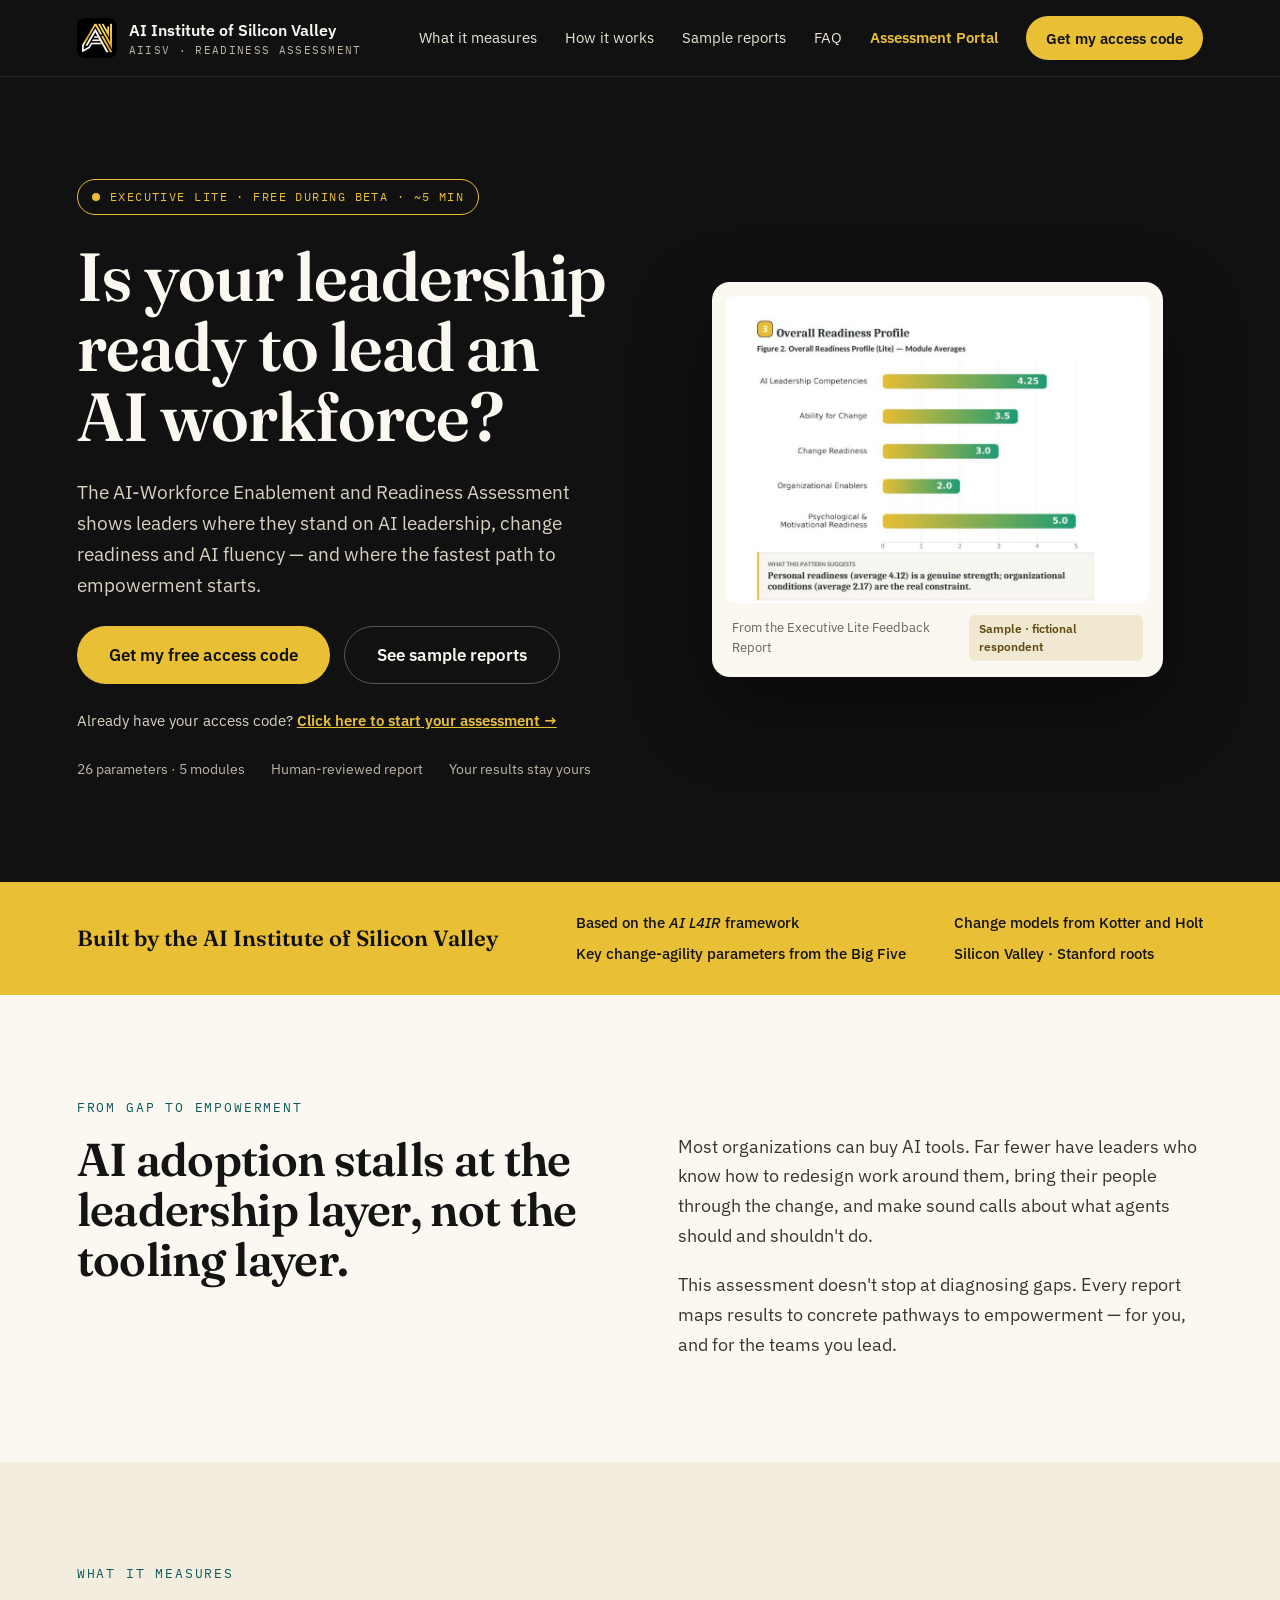
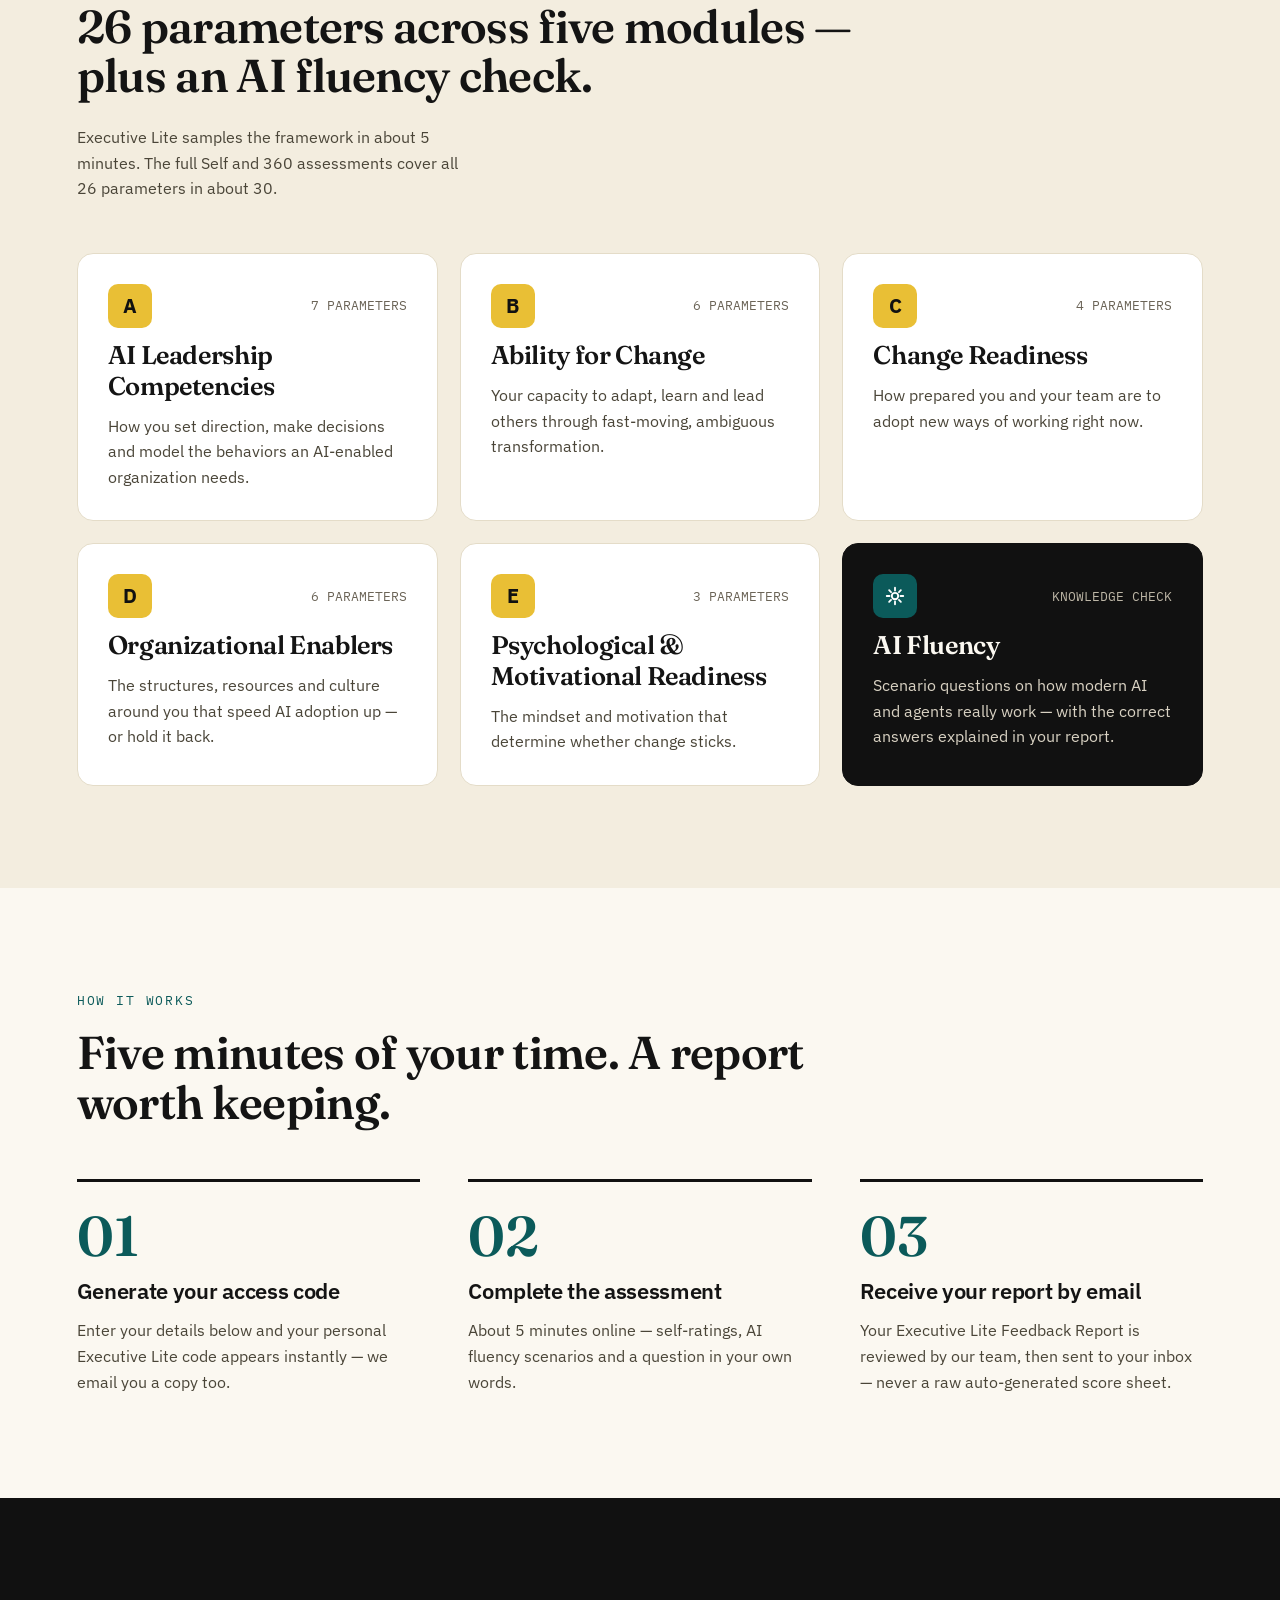
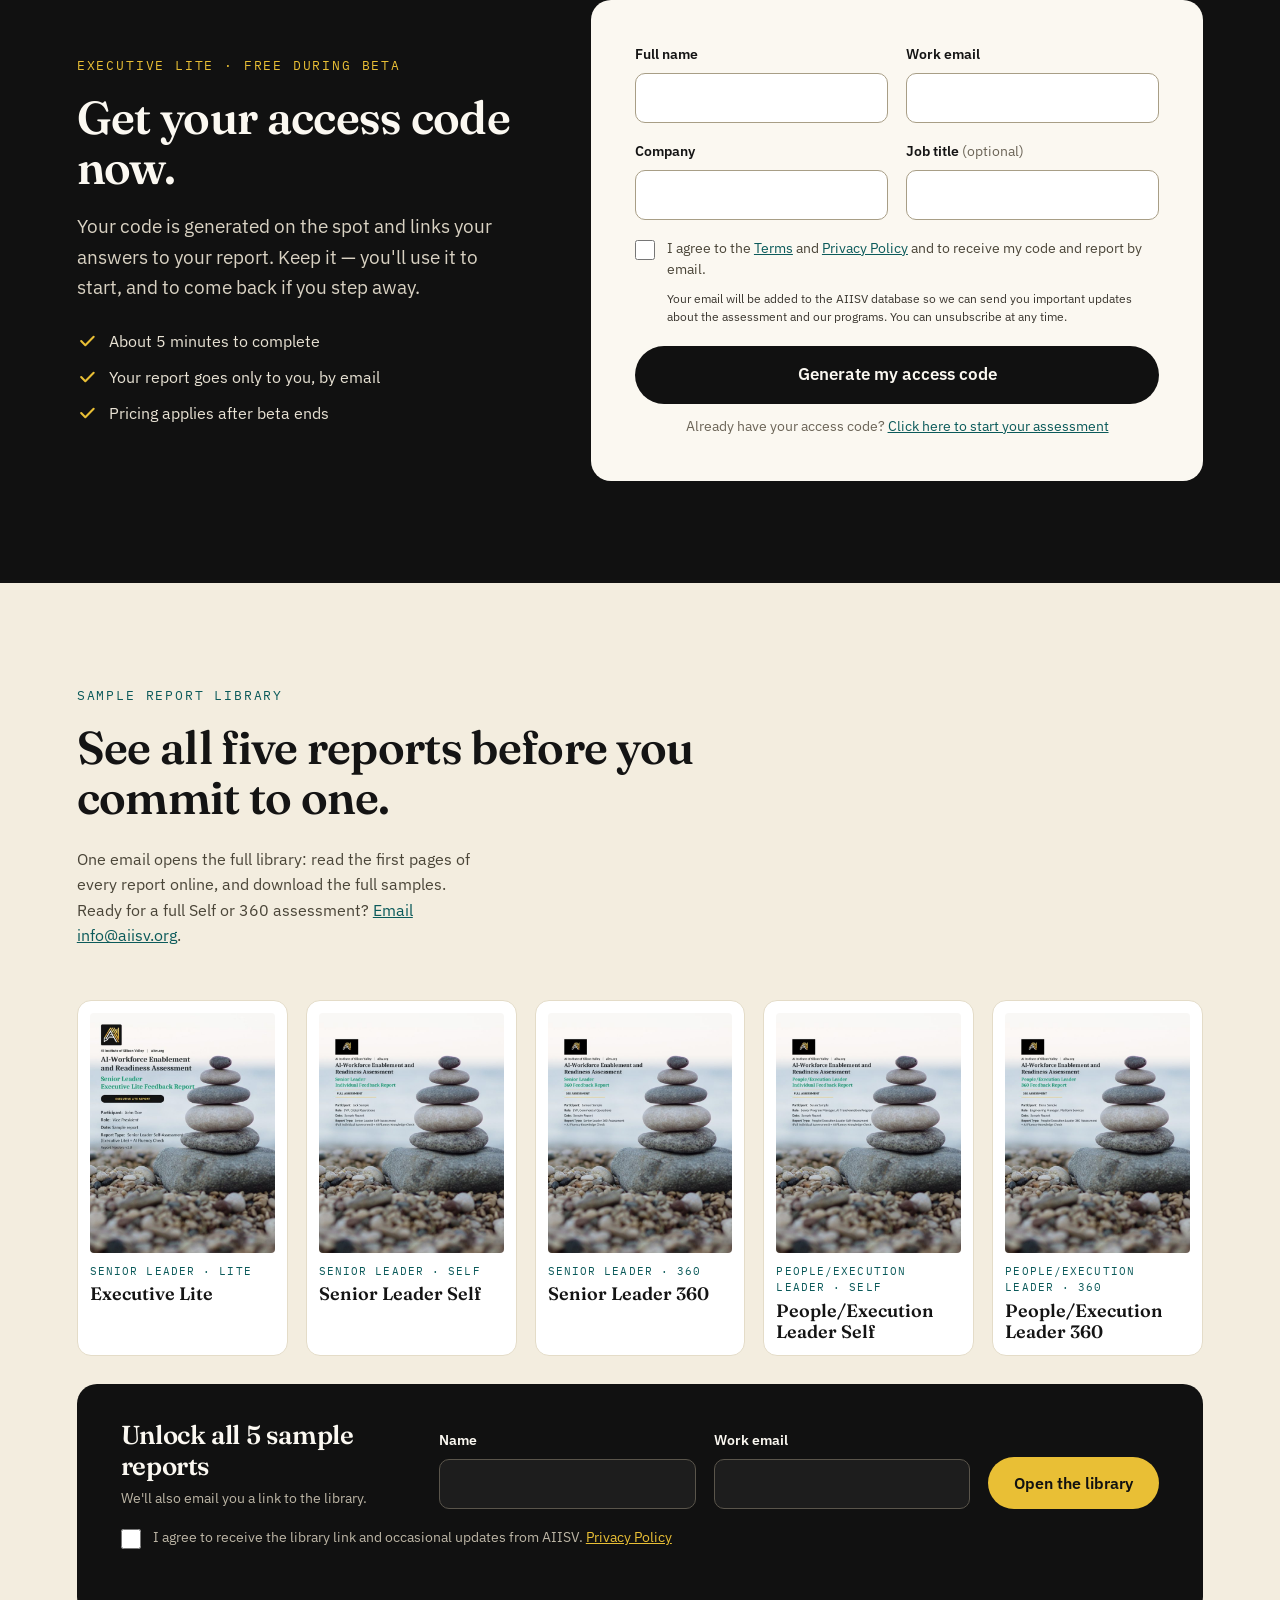
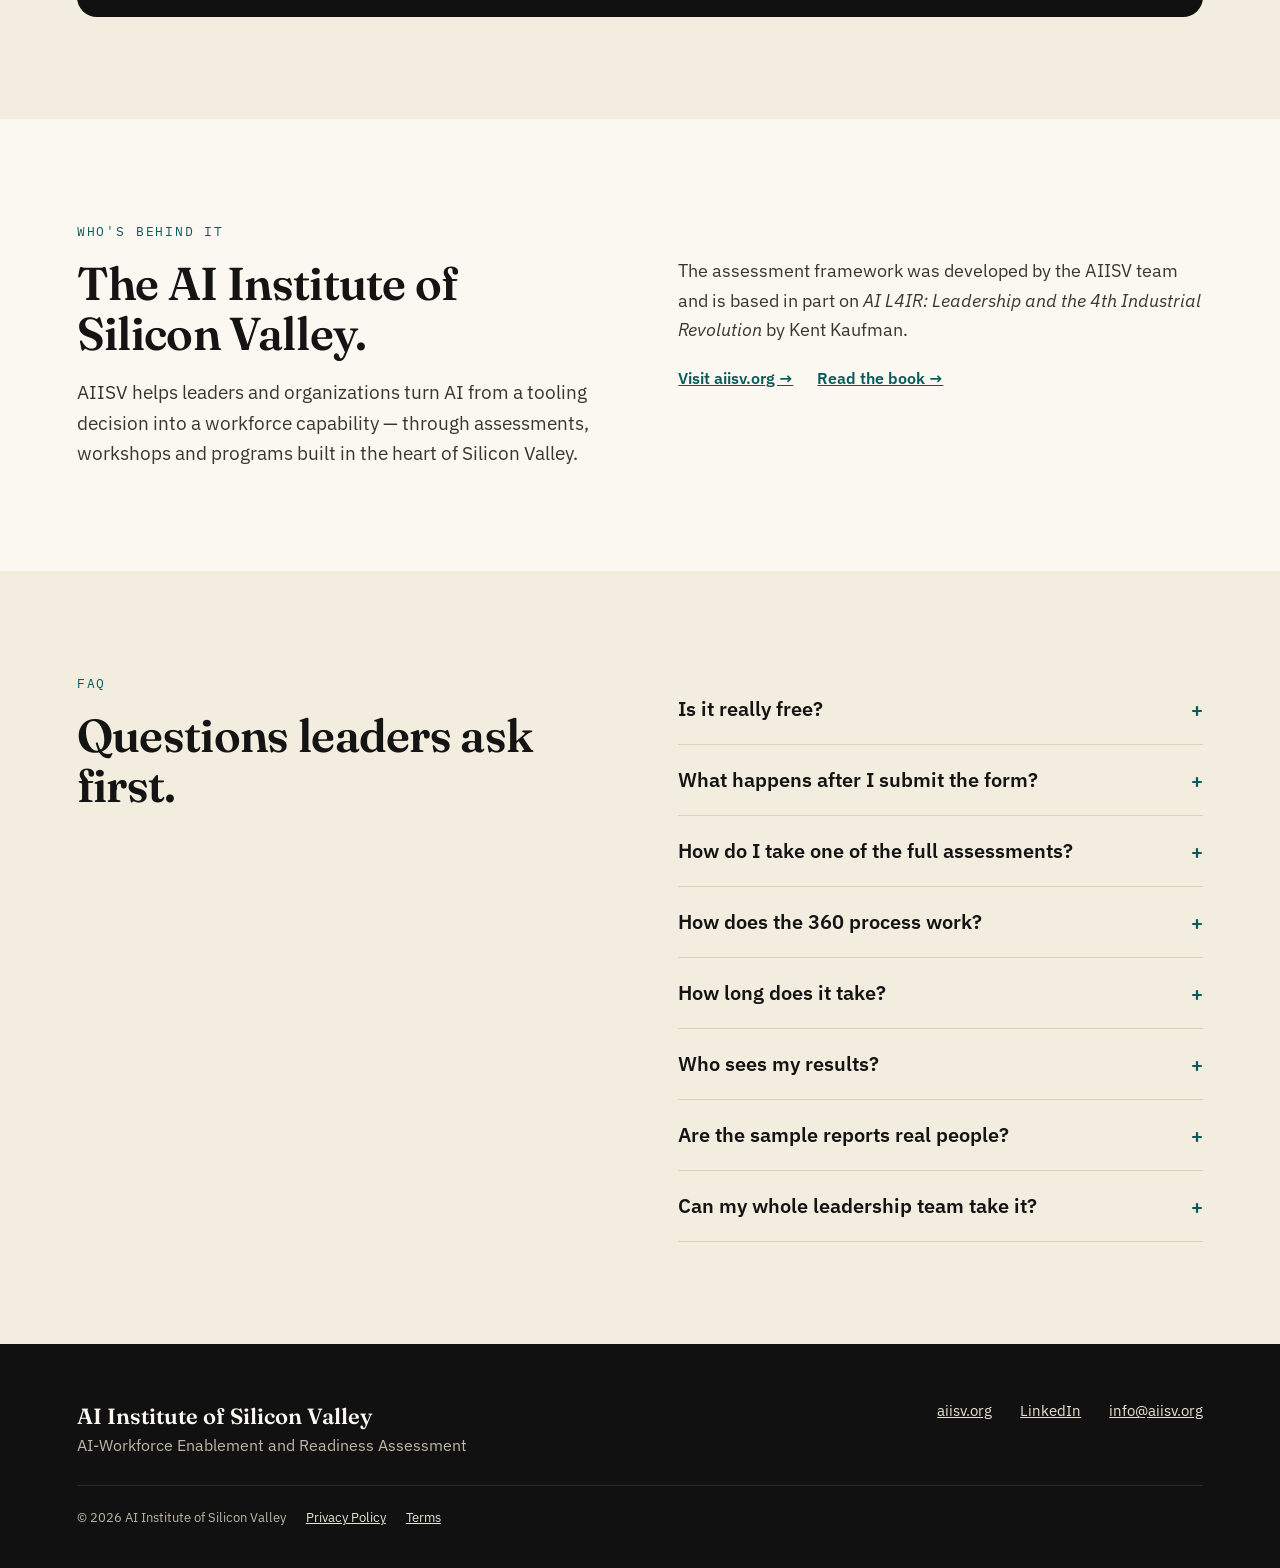
==== commit 661f793e: "Add FAQ entries: what happens after submitting, and how the 360 works Co-Authored-By: Claude Opus 5." ====
--- a/index.html
+++ b/index.html
@@ -199,7 +199,9 @@
       <div class="stack"><p class="eyebrow">FAQ</p><h2>Questions leaders ask first.</h2></div>
       <div class="faq-list">
         <details><summary>Is it really free?</summary><p>Yes — Executive Lite is free during the beta. After beta ends it will carry a fee.</p></details>
+        <details><summary>What happens after I submit the form?</summary><p>Your access code is generated and emailed to you automatically. Click the link in that email (or come back to this page) to start your ~5-minute assessment. Your personalized report follows by email once it's ready — no further action needed on your part.</p></details>
         <details><summary>How do I take one of the full assessments?</summary><p>The full Senior Leader and People/Execution Leader Self and 360 assessments are available now. <a href="mailto:info@aiisv.org?subject=Full%20assessment%20inquiry">Email info@aiisv.org</a> and we'll get you set up.</p></details>
+        <details><summary>How does the 360 process work?</summary><p>If you're doing a full 360-degree review rather than the self-service Executive Lite above, you'll fill out a separate request form with your role, name and contact info, plus the names and emails of the people you want as raters (manager, peers, direct reports). Everything after that is automatic: each rater receives their own personal access code and instructions by email, and you receive your own self-assessment code the same way. Once enough raters have responded, your combined report is prepared and sent to you by email — no further action needed from you.</p></details>
         <details><summary>How long does it take?</summary><p>Executive Lite takes about 5 minutes. The full Self and 360 assessments take about 30 minutes. Your report arrives by email once our team has reviewed it.</p></details>
         <details><summary>Who sees my results?</summary><p>By default, you're the only person in your company who sees your report. Access at AIISV is limited to a small group of designated reviewers.</p></details>
         <details><summary>Are the sample reports real people?</summary><p>No. Every sample uses a fictional respondent, so you see the full structure and depth without anyone's personal data.</p></details>
